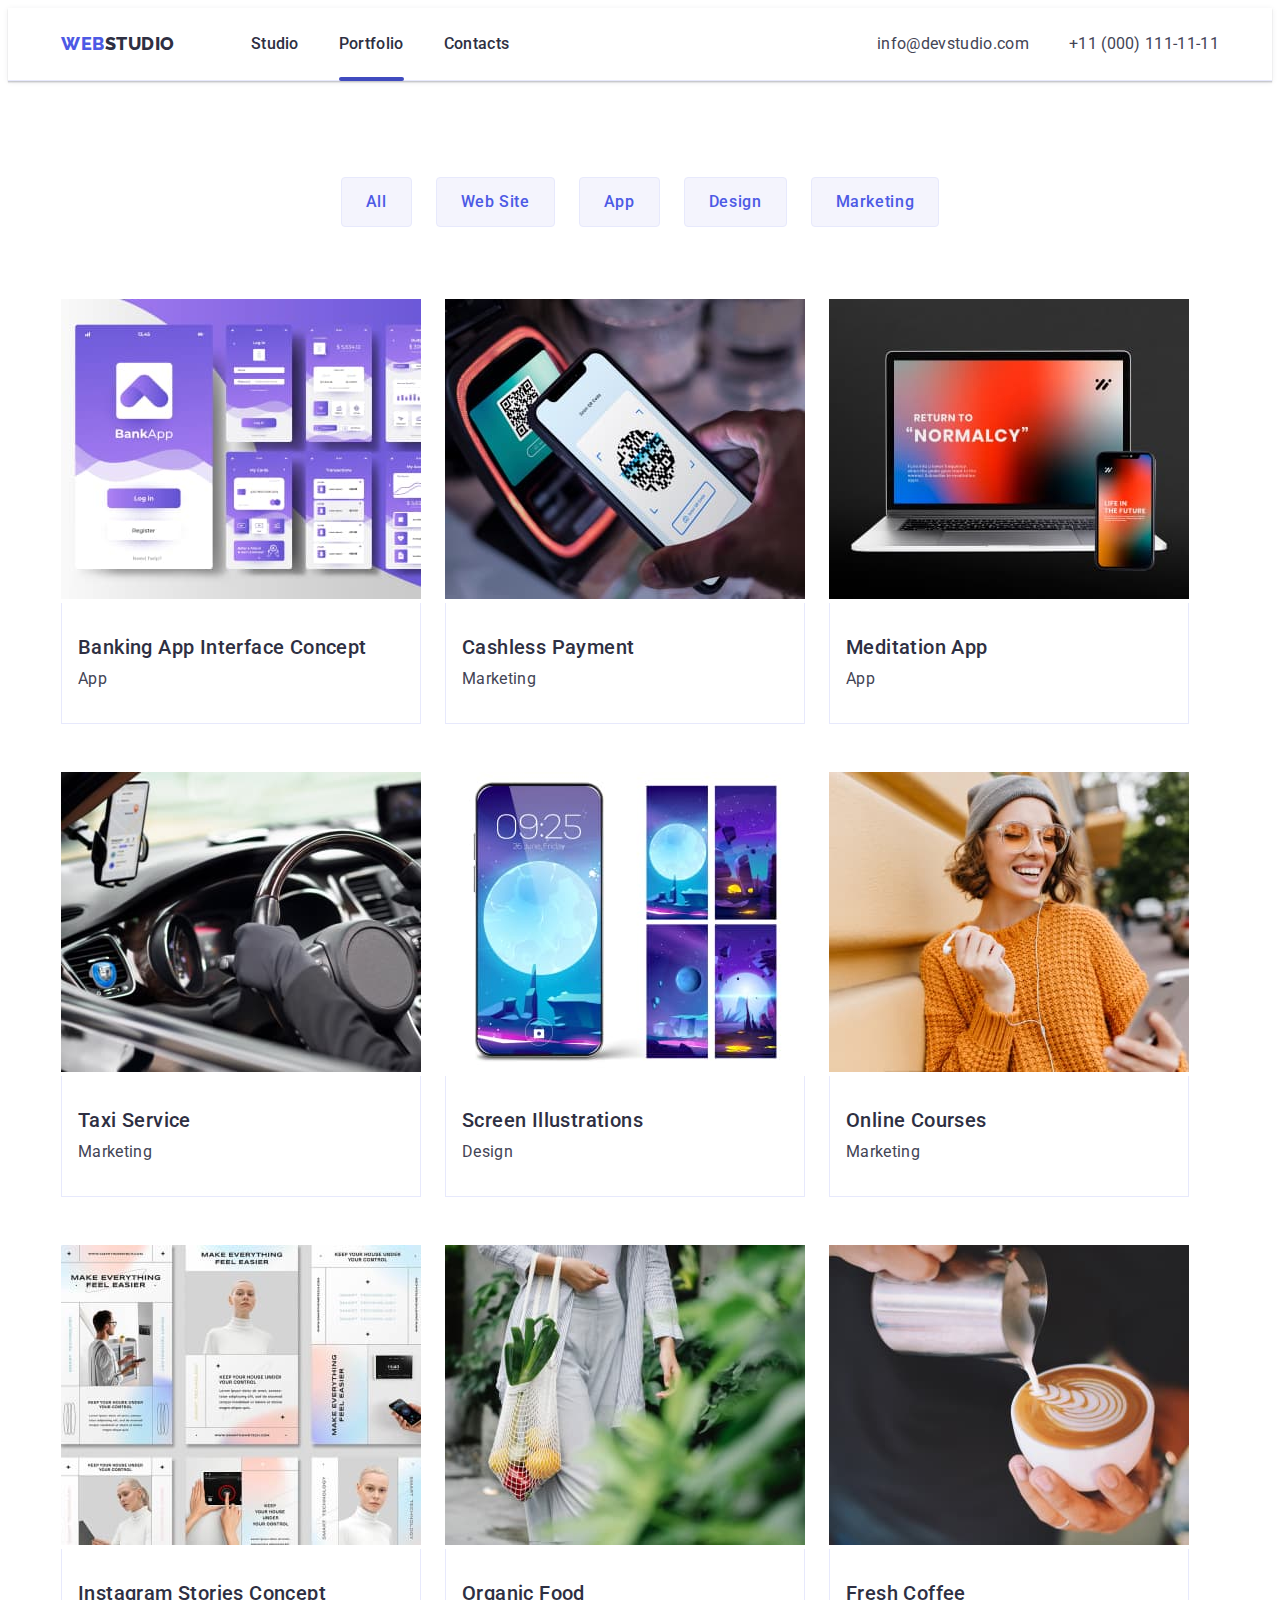
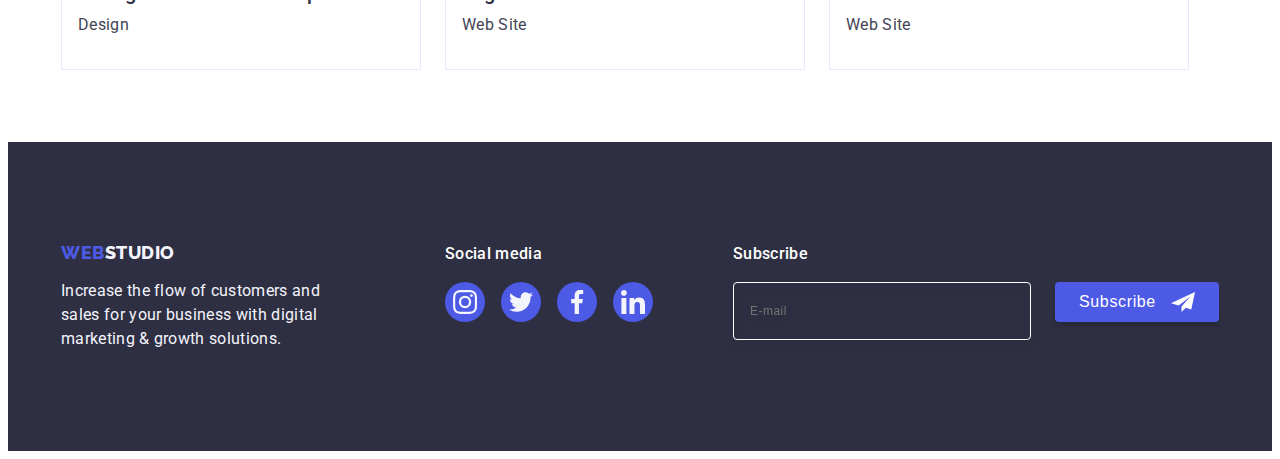
==== portfolio.html @ cd6d124c "перенесено даних" ====
<!DOCTYPE html>
<html lang="en">
<head>
    <meta charset="UTF-8">
    <meta http-equiv="X-UA-Compatible" content="IE=edge">
    <meta name="viewport" content="width=device-width, initial-scale=1.0">
    <title>Portfolio</title>
    <link rel="preconnect" href="https://fonts.googleapis.com">
    <link rel="preconnect" href="https://fonts.gstatic.com" crossorigin>
    <link href="https://fonts.googleapis.com/css2?family=Raleway:wght@800&family=Roboto:wght@400;500;700;900&display=swap" rel="stylesheet">
    <link rel="stylesheet" href="https://cdnjs.cloudflare.com/ajax/libs/modern-normalize/1.1.0/modern-normalize.min.css" integrity="sha512-wpPYUAdjBVSE4KJnH1VR1HeZfpl1ub8YT/NKx4PuQ5NmX2tKuGu6U/JRp5y+Y8XG2tV+wKQpNHVUX03MfMFn9Q==" crossorigin="anonymous" referrerpolicy="no-referrer">
    <link rel="stylesheet" href="./css/styles.css">
</head>
<body>
    <header class="border-header">
        <div class="container header-container">
            <nav class="header-nav">
                <a href="./index.html" class="logo link list">Web<span class="studio-top">Studio</span></a>
                <ul class="header-list list">
                    <li><a href="./index.html" class="header-link link">Studio</a></li>
                    <li><a href="./portfolio.html" class="header-link corrent link">Portfolio</a></li>
                    <li><a href="" class="header-link link">Contacts</a></li>
                </ul>
            </nav>
            <address class="header-address">
                <ul class="address-list list">
                    <li><a href="mailto:info@devstudio.com" class="address link list">info@devstudio.com</a></li>
                    <li><a href="tel:+110001111111" class="address link list">+11 (000) 111-11-11</a></li>
                </ul>
            </address>
        </div>
    </header>
    <main>
        <section class="main list">
            <div class="container">
                <h1 class="main-title list">title</h1>
                <ul class="btn list">
                    <li><button type="button" class="main-button">All</button></li>
                    <li><button type="button" class="main-button">Web Site</button></li>
                    <li><button type="button" class="main-button">App</button></li>
                    <li><button type="button" class="main-button">Design</button></li>
                    <li><button type="button" class="main-button">Marketing</button></li>
                </ul>
                <ul class="portfolio-list list">
                    <li>
                        <a class="portfolio-shadow link" href="">
                            <div class="portfolio-overlay">
                                <img src="./images/doing/banking.jpg" alt="Banking App Interface Concept">
                                <p class="portfolio-overlay-text">14 Stylish and User-Friendly App Design Concepts · Task Manager App · Calorie Tracker App · Exotic Fruit Ecommerce App · Cloud Storage App</p>
                            </div>
                            
                            <div class="border-portfolio">
                                <h2 class="list-item-title">Banking App Interface Concept</h2>
                                <p class="list-item-text">App</p>
                            </div>
                        </a>
                    </li>
                    <li>
                        <a class="portfolio-shadow link" href="">
                            <div class="portfolio-overlay">
                                <img src="./images/doing/payment.jpg" alt="Cashless Payment">
                                <p class="portfolio-overlay-text">14 Stylish and User-Friendly App Design Concepts · Task Manager App · Calorie Tracker App · Exotic Fruit Ecommerce App · Cloud Storage App</p>
                            </div>
                            
                            <div class="border-portfolio">
                                <h2 class="list-item-title">Cashless Payment</h2>
                                <p class="list-item-text">Marketing</p>
                            </div>
                        </a>
                    </li>
                    <li>
                        <a class="portfolio-shadow link" href="">
                            <div class="portfolio-overlay">
                                <img src="./images/doing/meditation.jpg" alt="Meditation App">
                                <p class="portfolio-overlay-text">14 Stylish and User-Friendly App Design Concepts · Task Manager App · Calorie Tracker App · Exotic Fruit Ecommerce App · Cloud Storage App</p>
                            </div>
                            
                            <div class="border-portfolio">
                                <h2 class="list-item-title">Meditation App</h2>
                                <p class="list-item-text">App</p>
                            </div>
                        </a>
                    </li>
                    <li>
                        <a class="portfolio-shadow link" href="">
                            <div class="portfolio-overlay">
                                <img src="./images/doing/taxi.jpg" alt="Taxi Service">
                                <p class="portfolio-overlay-text">14 Stylish and User-Friendly App Design Concepts · Task Manager App · Calorie Tracker App · Exotic Fruit Ecommerce App · Cloud Storage App</p>
                            </div>
                            
                            <div class="border-portfolio">
                                <h2 class="list-item-title">Taxi Service</h2>
                                <p class="list-item-text">Marketing</p>
                            </div>
                        </a>
                    </li>
                    <li>
                        <a class="portfolio-shadow link" href="">
                            <div class="portfolio-overlay">
                                <img src="./images/doing/screen.jpg" alt="Screen Illustrations">
                                <p class="portfolio-overlay-text">14 Stylish and User-Friendly App Design Concepts · Task Manager App · Calorie Tracker App · Exotic Fruit Ecommerce App · Cloud Storage App</p>
                            </div>
                           
                            <div class="border-portfolio">
                                <h2 class="list-item-title">Screen Illustrations</h2>
                                <p class="list-item-text">Design</p>
                            </div>
                        </a>
                    </li>
                    <li>
                        <a class="portfolio-shadow link" href="">
                            <div class="portfolio-overlay">
                                <img src="./images/doing/courses.jpg" alt="Online Courses">
                                <p class="portfolio-overlay-text">14 Stylish and User-Friendly App Design Concepts · Task Manager App · Calorie Tracker App · Exotic Fruit Ecommerce App · Cloud Storage App</p>
                            </div>
                            
                            <div class="border-portfolio">
                                <h2 class="list-item-title">Online Courses</h2>
                                <p class="list-item-text">Marketing</p>
                            </div>
                        </a>
                    </li>
                    <li>
                        <a class="portfolio-shadow link" href="">
                            <div class="portfolio-overlay">
                                <img src="./images/doing/stories.jpg" alt="Instagram Stories Concept">
                                <p class="portfolio-overlay-text">14 Stylish and User-Friendly App Design Concepts · Task Manager App · Calorie Tracker App · Exotic Fruit Ecommerce App · Cloud Storage App</p>
                            </div>
                            
                            <div class="border-portfolio">
                                <h2 class="list-item-title">Instagram Stories Concept</h2>
                                <p class="list-item-text">Design</p>
                            </div>
                        </a>
                    </li>
                    <li>
                        <a class="portfolio-shadow link" href="">
                            <div class="portfolio-overlay">
                                <img src="./images/doing/organic.jpg" alt="Organic Food">
                                <p class="portfolio-overlay-text">14 Stylish and User-Friendly App Design Concepts · Task Manager App · Calorie Tracker App · Exotic Fruit Ecommerce App · Cloud Storage App</p>
                            </div>
                            
                            <div class="border-portfolio">
                                <h2 class="list-item-title">Organic Food</h2>
                                <p class="list-item-text">Web Site</p>
                            </div>
                        </a>
                    </li>
                    <li>
                        <a class="portfolio-shadow link" href="">
                            <div class="portfolio-overlay">
                                <img src="./images/doing/coffee.jpg" alt="Fresh Coffee">
                                <p class="portfolio-overlay-text">14 Stylish and User-Friendly App Design Concepts · Task Manager App · Calorie Tracker App · Exotic Fruit Ecommerce App · Cloud Storage App</p>
                            </div>
                            
                            <div class="border-portfolio">
                                <h2 class="list-item-title">Fresh Coffee</h2>
                                <p class="list-item-text">Web Site</p>
                            </div>
                        </a>
                    </li>
                </ul>
            </div>
        </section>
    </main>
    <footer class="footer">
        <div class="footer-wrap container">
            <div class="footer-desc">
                <a href="./index.html" class="footer-link link">Web<span class="studio-footer">Studio</span></a>
                <p class="footer-text">Increase the flow of customers and sales for your business with digital marketing & growth solutions.</p>
            </div>
            <div>
                <p class="footer-soc-title">Social media</p>
                <ul class="footer-soc-list list">
                    <li class="footer-soc-item">
                        <a href="" class="footer-soc-link link">
                            <svg class="footer-soc-icon">
                                <use href="./images/icons.svg.svg#icon-instagram"></use>
                            </svg>
                        </a>
                    </li>
                    <li class="footer-soc-item">
                        <a href="" class="footer-soc-link link">
                            <svg class="footer-soc-icon">
                                <use href="./images/icons.svg.svg#icon-twitter"></use>
                            </svg>
                        </a>
                    </li>
                    <li class="footer-soc-item">
                        <a href="" class="footer-soc-link link">
                            <svg class="footer-soc-icon">
                                <use href="./images/icons.svg.svg#icon-facebook"></use>
                            </svg>
                        </a>
                    </li>
                    <li class="footer-soc-item">
                        <a href="" class="footer-soc-link link">
                            <svg class="footer-soc-icon">
                                <use href="./images/icons.svg.svg#icon-linkedin"></use>
                            </svg>
                        </a>
                    </li>
                </ul>
            </div>
            <div>
                <form class="footer-form">
                    <p class="footer-soc-title">Subscribe</p>
                    <div class="footer-form-wrap">
                        <input type="text" class="footer-form-input" id="email" placeholder="E-mail">
                        <button type="submit" class="footer-form-btn">Subscribe
                            <svg class="footer-subscrib-icon">
                                <use href="./images/icons.svg.svg#icon-telegram"></use>
                            </svg>
                        </button>
                            
                    </div>
                </form>
                
            </div>
        </div>
    </footer>
    <script src="./js/modal.js"></script>
    </body>
</html>
---- css/styles.css ----
:root {
   --color-main: #434455;
   --color-logo: #4d5ae5; 
   --color-link: #2e2f42; 
   --color-hover: #404bbf;
   --color-background: #FFFFFF; 
   --background-team: #F4F4FD;
   --color-hover-icon: #31D0AA;
   --subtle-text: #8E8F99;
   --accent: #E7E9FC;
   --modal-overlay: rgba(46, 47, 66, 0.4);
   --modal-background:  #FCFCFC;
}
body{
   font-family: 'Roboto', sans-serif;
   background: var(--color-background);
   color: var(--color-main);
}
.list {
   list-style: none;
   margin: 0;
   padding: 0;
}
.link {
   text-decoration: none;
}
.container {
   max-width: 1158px;
   margin: 0 auto;
   padding: 0 15px;
}
h1, h2, h3, h4, h5, h6, ul, p {
   margin: 0;
   padding: 0;
}
img {
   max-width: 100%;
   height: auto;
}
.no-scroll {
   overflow: hidden;
}
/* ------------------------INDEX----------------------- */

/* ------------------------HEADER----------------------- */
.border-header {
   border-bottom: 1px solid var(--accent);
   box-shadow: 0px 2px 1px rgba(46, 47, 66, 0.08), 0px 1px 1px rgba(46, 47, 66, 0.16), 0px 1px 6px rgba(46, 47, 66, 0.08);
}
.header-container {
   display: flex; 
}
.header-nav {
   display: flex;
   align-items: center;
   margin-right: auto;
}
.logo {
   font-family: 'Raleway', sans-serif;
   font-weight: 800;
   font-size: 18px;
   line-height: 1.17;
   letter-spacing: 0.03em;
   text-transform: uppercase;
   color: var(--color-logo);
   margin-right: 76px;
   padding-top: 24px;
   padding-bottom: 24px;
}
.studio-top {
   color: var(--color-link);
}
.header-list {
   display: flex;
   gap: 40px;
}
.header-link {
   font-weight: 500;
   font-size: 16px;
   line-height: 1.5;
   letter-spacing: 0.02em;
   color: var(--color-link);
   padding-top: 24px;
   padding-bottom: 24px;
   transition-property: color;
   transition-duration: 250ms;
   transition-timing-function: cubic-bezier(0.4, 0, 0.2, 1);
}
.corrent {
   position: relative;
} 
.corrent::after{
   position: absolute;
   content: '';
   display: block;
   width: 100%;
   height: 4px;
   left: 0px;
   bottom: -4px;
   background-color: var(--color-hover);
   border-radius: 2px;
}
.header-link:is( :hover, :focus){
   color: var(--color-hover);
}
.header-address {
   font-style: normal;
}
.address-list {
   display: flex;
   gap: 40px;
   padding-top: 24px;
   padding-bottom: 24px;
}
.address {
   font-size: 16px;
   line-height: 1.5;
   letter-spacing: 0.02em;
   cursor: pointer;
   color: var(--color-main);
   padding-top: 24px;
   padding-bottom: 24px;
}
.address:is( :hover, :focus){
   color: var(--color-hover);
}
/* ------------------------HERO----------------------- */
.hero {
   position: relative;
   max-width: 1440px;
   background: var(--hero-background);
   padding-top: 188px;
   padding-bottom: 188px;
   background-image: linear-gradient(rgba(46, 47, 66, 0.7), rgba(46, 47, 66, 0.7)), url(../images/people-office.jpg);
   background-repeat: no-repeat;
   background-position: center;
   background-size: auto;
   background-origin: border-box;
   margin: auto;
}
.hero-title {
   max-width: 496px;
   font-size: 56px;
   line-height: 1.07;
   text-align: center;
   letter-spacing: 0.02em;
   color: var(--color-background);
   margin: auto;
   margin-bottom: 48px;
}
.hero-btn {
   font-family: "Roboto", sans-serif;
   font-weight: 500;
   font-size: 16px;
   line-height: 1.5;
   letter-spacing: 0.04em;
   color: var(--color-background);
   cursor: pointer;
   background: var(--color-logo);
   padding: 16px 32px 16px 32px;
   display: block;
   margin: auto;
   box-shadow: 0px 4px 4px rgba(0, 0, 0, 0.15);
   border-radius: 4px;
   border: none;
   transition-property: background-color;
   transition-duration: 250ms;
   transition-timing-function: cubic-bezier(0.4, 0, 0.2, 1);
}
.hero-btn:is( :hover, :focus) {
   background-color: var(--color-hover);
}
/* ------------------------MAIN----------------------- */  
.main {
   padding: 0;
}
/* ------------------------ABOUT----------------------- */
.about {
   padding-top: 120px;
   padding-bottom: 120px;
}
.visually-hidden {
   position: absolute;
   width: 1px;
   height: 1px;
   margin: -1px;
   border: 0;
   padding: 0;
   white-space: nowrap;
   clip-path: inset(100%);
   clip: rect(0 0 0 0);
   overflow: hidden;
}
.about-items {
   display: flex;
   align-items: center;
   justify-content: center;
   gap: 24px;
}
.about-list-icon {
   width: 264px;
   height: 112px;
   background: var(--background-team);
   background-position: center;
   border-radius: 4px;
   margin-bottom: 8px;
   display: flex;
   justify-content: center;
   align-items: center;
}
.about-list-title {
   font-weight: 500;
   font-size: 20px;
   line-height: 1.2;
   letter-spacing: 0.02em;
   color: var(--color-link);
   margin-bottom: 8px;
}
.about-list-text {
   max-width: 264px;
   font-size: 16px;
   line-height: 1.5;
   letter-spacing: 0.02em;
}
/* ------------------------DOING----------------------- */
.doing-title {
   font-size: 36px;
   line-height: 1.11;
   letter-spacing: 0.02em;
   text-align: center;
   text-transform: capitalize;
   color: var(--color-link);
   margin-bottom: 72px;
}
.doing-list {
   background-color: var(--color-background);
   display: flex;
   gap: 24px;
   padding-bottom: 120px;
   justify-content: center;
}
/* ------------------------TEAM----------------------- */
.team {
   max-width: 1440px;
   background: var(--background-team);
   padding-top: 120px;
   padding-bottom: 120px;
   margin: auto;
    
}
.teams-title {
   font-size: 36px;
   line-height: 1.11;
   text-align: center;
   letter-spacing: 0.02em;
   text-transform: capitalize;
   color: var(--color-link);
   margin-bottom: 72px;
}
.item-team {
   display: flex;
   justify-content: center;
   gap: 24px;
}
.team-list {
   font-weight: 500;
   font-size: 20px;
   line-height: 1.2;
   letter-spacing: 0.02em;
   color: var(--color-link);
   background-color: var(--color-background);
   border-radius: 0px 0px 4px 4px;
   box-shadow: 0px 1px 6px rgba(46, 47, 66, 0.08), 0px 1px 1px rgba(46, 47, 66, 0.16), 0px 2px 1px rgba(46, 47, 66, 0.08);
}
.team-wrap {
   padding-top: 32px;
   padding-bottom: 32px;
}
.team-title {
   font-weight: 500;
   font-size: 20px;
   line-height: 1.2;
   text-align: center;
   letter-spacing: 0.02em;
   color: var(--color-link);
   margin-bottom: 8px;
}
.team-text {
   font-size: 16px;
   line-height: 1.5;
   text-align: center;
   letter-spacing: 0.02em;
   color: var(--color-main);
   margin-bottom: 8px;
}
.team-soc-list {
   display: flex;
   align-items: center;
   justify-content: center;
   gap: 24px;
   margin-left: 16px;
   margin-right: 16px;
}
.team-soc-item {
   width: 40px;
   height: 40px;
}
.team-soc-link {
   width: 40px;
   height: 40px;
   border-radius: 50%;
   border: none;
   background: var(--color-logo);
   display: flex;
   align-items: center;
   justify-content: center;
   transition-property: background-color;
   transition-duration: 250ms;
   transition-timing-function: cubic-bezier(0.4, 0, 0.2, 1);
}
.team-soc-link:is(:hover, :focus) {
   background: var(--color-hover);
}
.team-soc-icon {
   width: 16px;
   height: 16px;
}
/* ------------------------CUSTOMERS----------------------- */
.customers {
   max-width: 1440px;
   margin: auto;
   padding-top: 120px;
   padding-bottom: 120px;
}
.customers-title {
   font-size: 36px;
   line-height: 1.11;
   text-align: center;
   letter-spacing: 0.02em;
   text-transform: capitalize;
   margin-bottom: 72px;
}
.customers-list {
   display: flex;
   align-items: center;
   justify-content: center;
   gap: 24px;

}
.customers-link {
   width: 168px;
   height: 88px;
   display: flex;
   align-items: center;
   justify-content: center;
   cursor: pointer;
   border: 1px solid var(--subtle-text);
   border-radius: 5px; 
   fill: var(--subtle-text);
   transition-property: fill, border;
   transition-duration: 250ms;
   transition-timing-function: cubic-bezier(0.4, 0, 0.2, 1);

}
.customer-icon {
   width: 104px;
   height: 56px;
}
.customers-link:is( :hover, :focus) {
   fill: var(--color-hover);
   border: 1px solid var(--color-hover);
}
/* ------------------------FOOTER----------------------- */
.footer {
   background: var(--color-link);
   margin: auto;
   padding-top: 100px;
   padding-bottom: 100px;  
}
.footer-wrap {
   display: flex;
}
.footer-desc {
   margin-right: 120px;
}
.footer-link {
   font-family: 'Raleway', sans-serif;
   font-weight: 800;
   font-size: 18px;
   line-height: 1.17;
   letter-spacing: 0.03em;
   text-transform: uppercase;
   color: var(--color-logo);
}
.studio-footer {
   color: var(--background-team);
}
.footer-text {
   max-width: 264px;
   font-size: 16px;
   line-height: 1.5;
   letter-spacing: 0.02em;
   color: var(--background-team);
   margin-top: 16px;
}
.footer-soc-title {
   font-weight: 500;
   font-size: 16px;
   line-height: calc(24/16);
   letter-spacing: 0.02em;
   color: var(--color-background);
   margin-bottom: 16px;
}
.footer-soc-list {
   display: flex;
   align-items: center;
   justify-content: center;
   gap: 16px;
}
.footer-soc-item {
   width: 40px;
   height: 40px;
}
.footer-soc-link {
   width: 40px;
   height: 40px;
   border-radius: 50%;
   border: none;
   background: var(--color-logo);
   display: flex;
   align-items: center;
   justify-content: center;
   transition-property: background-color;
   transition-duration: 250ms;
   transition-timing-function: cubic-bezier(0.4, 0, 0.2, 1);
}
.footer-soc-link:is(:hover, :focus) {
   background: var(--color-hover-icon);
}
.footer-soc-icon {
   width: 24px;
   height: 24px;
}
.footer-form {
   margin-left: 80px;
}
.footer-form-wrap {
   display: flex;
}
.footer-form-input {
   width: 264px;
   height: 40px;
   font-size: 12px;
   line-height: 2;
   display: flex;
   align-items: center;
   letter-spacing: 0.04em;
   color: var(--color-background);
   border: 1px solid var(--color-background);
   filter: drop-shadow(0px 4px 4px rgba(0, 0, 0, 0.15));
   border-radius: 4px;
   outline: transparent;
   background-color: transparent;
   padding: 8px 16px;
   margin-right: 24px;
}
.footer-form-btn {
   width: 164px;
   height: 40px;
   font-weight: 500;
   font-size: 16px;
   line-height: 1.5;
   letter-spacing: 0.04em;
   color: var(--color-background);
   padding: 8px 24px;
   display: flex;
   align-items: center;
   justify-content: baseline;
   background-color: var(--color-logo);
   box-shadow: 0px 4px 4px rgba(0, 0, 0, 0.15);
   border-radius: 4px;
   border: none;
   transition-property: transform;
   transition-duration: 250ms;
   transition-timing-function: cubic-bezier(0.4, 0, 0.2, 1);
   position: relative;
}
.footer-form-btn:is( :hover, :focus) {
   background-color: var(--color-hover);
   box-shadow: 0px 4px 4px rgba(0, 0, 0, 0.15);
   border-radius: 4px;
}
.footer-subscrib-icon {
   position: absolute;
   width: 24px;
   height: 24px;
   right: 24px;
}
/* -----------------PORTFOLIO---------------- */
main {
   padding-top: 96px;
   padding-bottom: 72px;
}
.main-title{
   position: absolute;
   width: 1px;
   height: 1px;
   margin: -1px;
   border: 0;
   padding: 0;
   white-space: nowrap;
   clip-path: inset(100%);
   clip: rect(0 0 0 0);
   overflow: hidden;
 }
.btn {
   display: flex;
   gap: 24px;
   justify-content: center;
   margin-bottom: 72px;
}
.main-button {
   font-family: inherit;
   font-weight: 500;
   font-size: 16px;
   line-height: 1.5;
   letter-spacing: 0.04em;
   color: var(--color-logo);
   background: var(--background-team);
   border: 1px solid var(--accent);
   cursor: pointer;
   padding: 12px 24px 12px 24px;
   border-radius: 4px;
   transition-property: background-color;
   transition-duration: 250ms;
   transition-timing-function: cubic-bezier(0.4, 0, 0.2, 1);
}
.main-button:is(:hover, :focus) {
   color: var(--color-background);
   background: var(--color-hover);
   cursor: pointer;
   border: none;
   box-shadow: 0px 3px 1px rgba(0, 0, 0, 0.1), 0px 2px 1px rgba(0, 0, 0, 0.08), 0px 2px 2px rgba(0, 0, 0, 0.12);
}
.portfolio-list {
   display: flex;
   flex-wrap: wrap;
   gap: 48px 24px;
}
.portfolio-shadow {
   overflow: hidden;
   display: block;
   transition-property: box-shadow;
   transition-duration: 250ms;
   transition-timing-function: cubic-bezier(0.4, 0, 0.2, 1);
}
.portfolio-shadow:is( :hover, :focus) {
   box-shadow: 0px 1px 6px rgba(46, 47, 66, 0.08), 0px 1px 1px rgba(46, 47, 66, 0.16), 0px 2px 1px rgba(46, 47, 66, 0.08);

}
.portfolio-shadow:is( :hover, :focus) .portfolio-overlay-text{
   transform: translate(0);
}
.portfolio-overlay {
   position: relative;
   overflow: hidden;
}
.portfolio-overlay-text {
   position: absolute;
   top: 0;
   height: 100%;
   font-size: 16px;
   line-height: 24px;
   letter-spacing: 0.02em;
   color: var(--background-team);
   padding: 40px 32px;
   background-color: var(--color-logo);
   transform: translateY(100%);
   transition-property: transform;
   transition-duration: 250ms;
   transition-timing-function: cubic-bezier(0.4, 0, 0.2, 1);
}
 .border-portfolio {
   border: 1px solid var(--accent);
   border-top: none;
   padding: 32px 16px;
}
 .list-item-title {
   font-weight: 500;
   font-size: 20px;
   line-height: 1.2;
   letter-spacing: 0.02em;
   color: var(--color-link);
   margin-bottom: 8px;
}
.list-item-text {
   font-size: 16px;
   line-height: 1.5;
   letter-spacing: 0.02em;
   color: var(--color-main);
}

/* -----------------BACKDROP---------------- */

.backdrop {
   position: fixed;
   left: 0px;
   top: 0px;
   width: 100%;
   height: 100%;
   background-color: rgba(46, 47, 66, 0.4);
   transition: opacity 250ms cubic-bezier(0.4, 0, 0.2, 1), visibility 250ms cubic-bezier(0.4, 0, 0.2, 1);
}
.is-hidden {
   opacity: 0;
   visibility: hidden;
   pointer-events: none;
}
.backdrop.is-hidden .modal {
   transform: translate(-50%, -50%) scaleY(0);
   transition: transform 250ms cubic-bezier(0.4, 0, 0.2, 1);
}
.modal {
   position: absolute;
   width: 408px;
   min-height: 576px;
   left: 50%;
   top: 50%;
   transform: translate(-50%, -50%) scaleY(1);
   background-color: var(--modal-background);
   box-shadow: 0px 1px 1px rgba(0, 0, 0, 0.14), 0px 1px 3px rgba(0, 0, 0, 0.12), 0px 2px 1px rgba(0, 0, 0, 0.2);
   border-radius: 4px;
   padding: 24px;
}
.modal-icon-btn {
   width: 24px;
   height: 24px;
   background-color: var(--accent);
   border: 1px solid rgba(0, 0, 0, 0.1);
   border-radius: 50%;
   display: block;
   margin-left: auto;
}
.modal-icon-btn:is( :hover, :focus) {
   background-color: #404BBF;
   border-radius: 50%;  
}

.modal-icon-close {
   width: 8px;
   height: 8px;
   color: var(--color-link);
}
.modal-icon-btn:is( :hover, :focus) .modal-icon-close {
   fill: #FFFFFF;
}
.modal-title {
   font-weight: 500;
   font-size: 16px;
   line-height: 24px;
   text-align: center;
   letter-spacing: 0.02em;
   color: var(--color-link);
   margin-top: 24px;
   margin-bottom: 16px;
   text-align: center;
}
.modal-form {
   border-radius: 4px;
   display: flex;
   flex-wrap: wrap;
   justify-content: center;
}
.modal-field {
   margin-bottom: 8px;
}
.modal-label {
   display: inline-block;
   font-weight: 400;
   font-size: 12px;
   line-height: 1.17;
   letter-spacing: 0.04em;
   color: var(--subtle-text);
   margin-bottom: 4px;
}
.input-wrap {
   position: relative;
}
.modal-input {
   width: 360px;
   height: 40px;
   font-weight: 400;
   font-size: 12px;
   line-height: 14px;
   letter-spacing: 0.01em;
   color: var(--subtle-text);
   border: 1px solid rgba(46, 47, 66, 0.4);
   border-radius: 4px;
   padding-left: 38px;
   background-color: transparent;
   outline: transparent;
}
.modal-input:focus {
   border-color: var(--color-logo);
}
.modal-input:focus + .modal-icon {
   fill: var(--color-logo);
}
.modal-icon {
   position: absolute;
   left: 16px;
   top: 50%;
   transform: translateY(-50%);
   width: 18px;
   height: 24px;
}
.checkbox-wrap {
   margin-top: 16px;
   margin-bottom: 24px;
}
.modal-text {
   width: 360px;
   height: 120px;
   font-weight: 400;
   font-size: 12px;
   line-height: 1.17;
   letter-spacing: 0.04em;
   color: rgba(46, 47, 66, 0.4);
   border: 1px solid rgba(46, 47, 66, 0.4);
   border-radius: 4px;
   outline: transparent;
   padding: 8px 16px;
   resize: none;
}
.modal-checkbox {
   font-weight: 400;
   font-size: 12px;
   line-height: 1.17px;
   letter-spacing: 0.04em;
   color: var(--subtle-text);
   display: flex;
   align-items: center;

}
.icon-check {
   width: 16px;
   height: 16px;
   border: 1px solid rgba(46, 47, 66, 0.4);
   border-radius: 2px; 
   margin-right: 8px;
   
}
.modal-click:checked + .modal-checkbox .icon-check {
   width: 16px;
   height: 16px;
   background-color: #404BBF;
   border: 1px solid #404BBF;
   border-radius: 2px;
   border: none;
   background-image: url(../images/icons.svg.svg#icon-check);
  
}
   
.modal-link {
   font-weight: 400;
   font-size: 12px;
   line-height: 1.33;
   letter-spacing: 0.04em;
   text-decoration-line: underline;
   color: var(--color-logo);
   padding-left: 4px;
}
.modal-btn {
   width: 169px;
   height: 56px;
   font-weight: 500;
   font-size: 16px;
   line-height: calc(24 / 16);
   letter-spacing: 0.04em;
   color: var(--color-background);
   background-color: var(--color-logo);
   border: none;
   box-shadow: 0px 4px 4px rgba(0, 0, 0, 0.15);
   border-radius: 4px;
   transition-property: background-color;
   transition-duration: 250ms;
   transition-timing-function: cubic-bezier(0.4, 0, 0.2, 1);
   display: flex;
   align-items: center;
   justify-content: center;
}
.modal-btn:is( :hover, :focus) {
   background-color: var(--color-hover); 
}
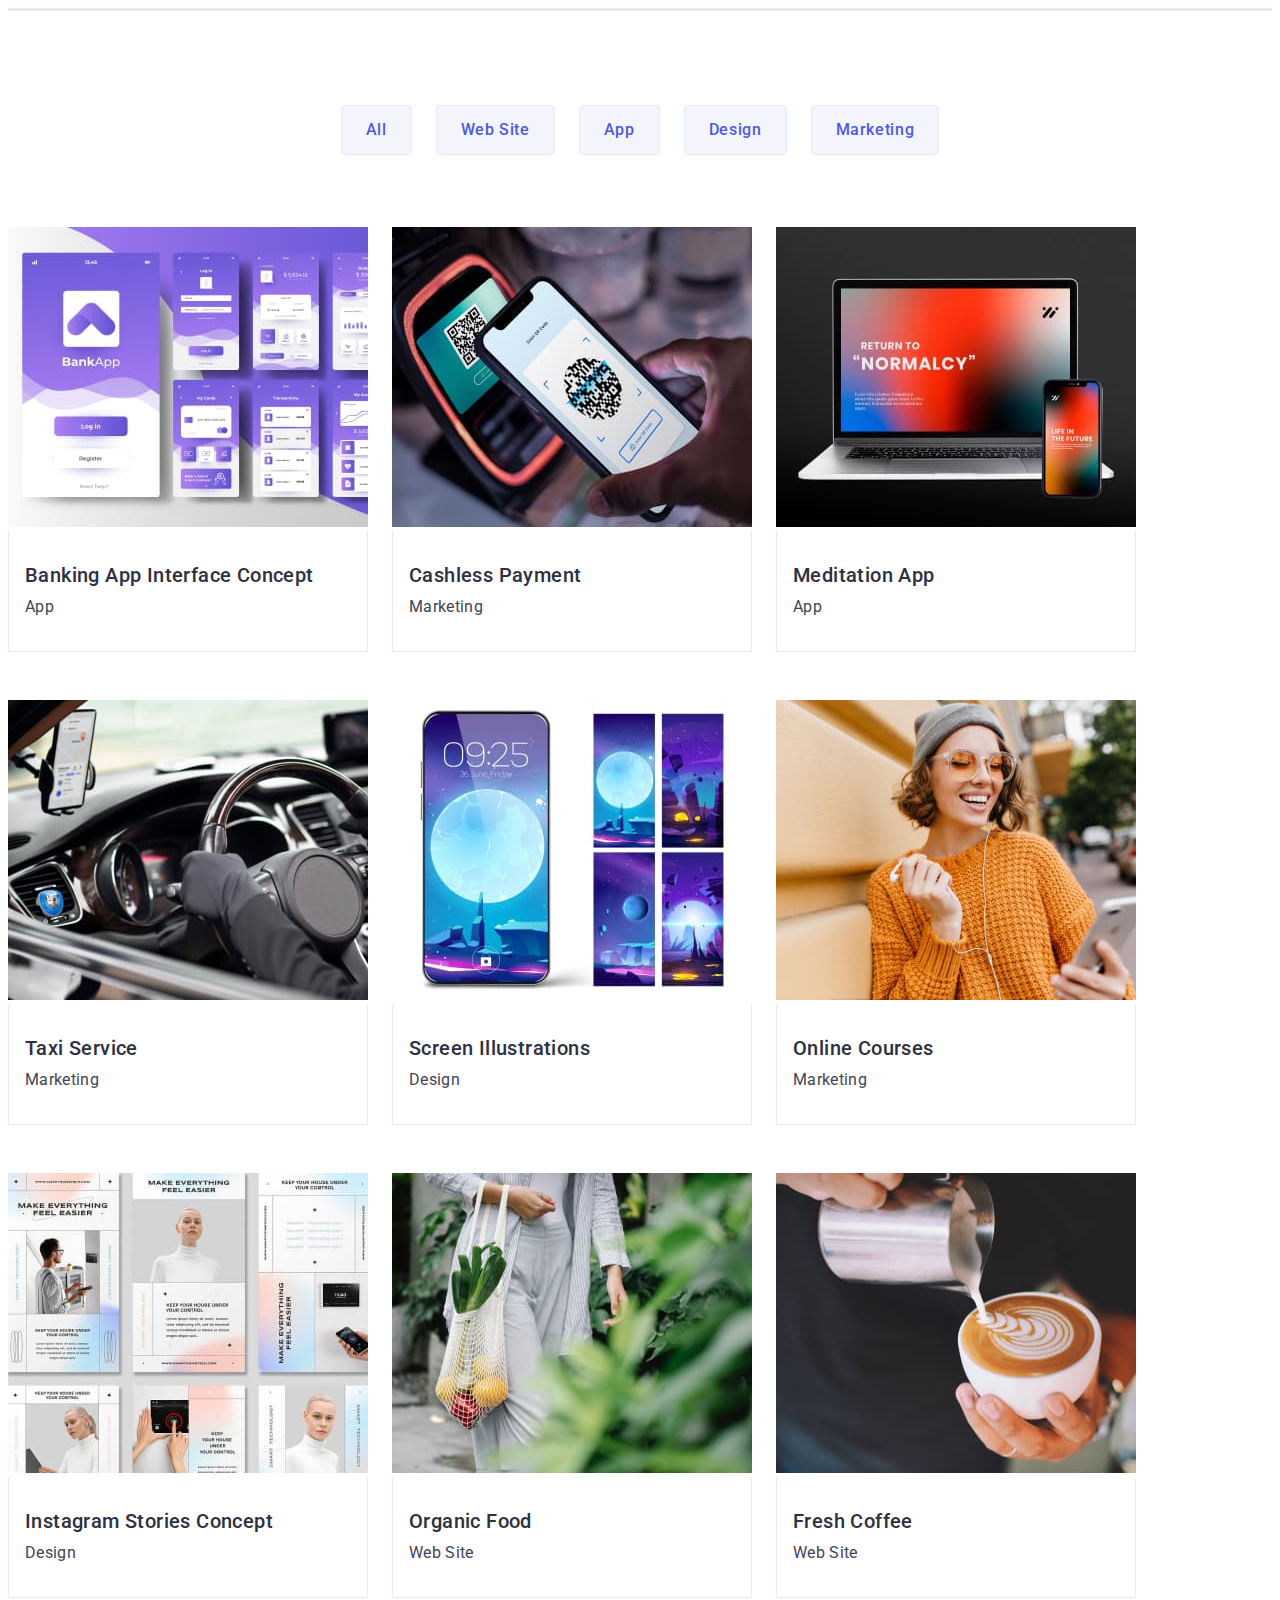
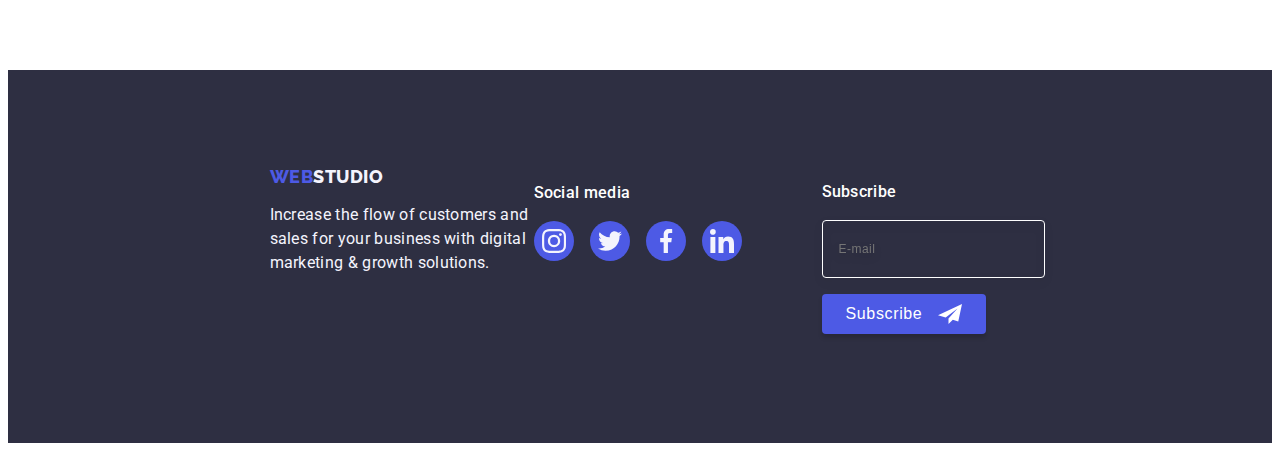
==== commit c15b6129: "додано мобільні стилі" ====
--- a/portfolio.html
+++ b/portfolio.html
@@ -100,7 +100,6 @@
                                 <img src="./images/doing/screen.jpg" alt="Screen Illustrations">
                                 <p class="portfolio-overlay-text">14 Stylish and User-Friendly App Design Concepts · Task Manager App · Calorie Tracker App · Exotic Fruit Ecommerce App · Cloud Storage App</p>
                             </div>
-                           
                             <div class="border-portfolio">
                                 <h2 class="list-item-title">Screen Illustrations</h2>
                                 <p class="list-item-text">Design</p>
--- a/css/styles.css
+++ b/css/styles.css
@@ -24,11 +24,11 @@
 .link {
    text-decoration: none;
 }
-.container {
+/* .container {
    max-width: 1158px;
    margin: 0 auto;
    padding: 0 15px;
-}
+} */
 h1, h2, h3, h4, h5, h6, ul, p {
    margin: 0;
    padding: 0;
@@ -47,7 +47,152 @@
    border-bottom: 1px solid var(--accent);
    box-shadow: 0px 2px 1px rgba(46, 47, 66, 0.08), 0px 1px 1px rgba(46, 47, 66, 0.16), 0px 1px 6px rgba(46, 47, 66, 0.08);
 }
+.header-mob {
+   max-width: 366px;
+   display: flex;
+   align-items: center;
+   margin-right: auto;
+   margin: 24px 16px 22px;
+}
+.logo {
+   font-family: 'Raleway', sans-serif;
+   font-weight: 800;
+   font-size: 18px;
+   line-height: 1.17;
+   letter-spacing: 0.03em;
+   text-transform: uppercase;
+   color: var(--color-logo);
+   /* margin-right: 76px; */
+   /* padding-top: 24px;
+   padding-bottom: 24px; */
+}
+.studio-top {
+   color: var(--color-link);
+}
+.menu-btn {
+   width: 32px; 
+   height:22px;
+   display: block;
+   margin-left: auto;
+   padding: 0;
+   background-color: transparent;
+   border: none;
+   transition-property: background-color;
+   transition-duration: 250ms;
+   transition-timing-function: cubic-bezier(0.4, 0, 0.2, 1);
+}
+.header-mob-icon {
+   border: 3px solid #2E2F42;
+}
+
 .header-container {
+   display: none; 
+}
+.header-mob-modal-icon-btn {
+   width: 24px;
+   height: 24px;
+   background-color: #E7E9FC;
+   opacity: 0.1;
+   border: 1px solid #2E2F42;
+   border-radius: 50%;
+   display: block;
+   margin-left: auto;
+   
+}
+.header-mob-modal-icon-btn:is( :hover, :focus) {
+   background-color: #404BBF;
+   border-radius: 50%;  
+}
+.header-mob-modal-icon-close {
+   width: 8px;
+   height: 8px;
+   fill: #2E2F42;;
+}
+.header-mob-modal-icon-btn:is( :hover, :focus) .modal-icon-close {
+   fill: #FFFFFF;
+}
+.header-mob-modal {
+   max-width: 366px;
+   display: block;
+   margin: 24px 24px 40px 40px;
+}
+.header-mob-list {
+   /* display: flex;
+   
+   align-items: center;
+   justify-content: center; */
+   /* gap: 24px;
+   margin-left: 16px;
+   margin-right: 16px; */
+}
+.header-mob-link {
+   font-weight: 700;
+   font-size: 36px;
+   line-height: 1.11;
+   letter-spacing: 0.02em;
+   text-transform: capitalize;
+   color: #2E2F42;
+   display: block;
+   margin-bottom: 40px;
+}
+.header-mob-address {
+
+}
+.header-mob-tel {
+   font-style: normal;
+   font-weight: 700;
+   font-size: 36px;
+   line-height: 1.11;
+   letter-spacing: 0.02em;
+   text-transform: capitalize;
+   color: #4D5AE5;
+   display: block;
+   margin-bottom: 40px;
+}
+.header-mob-address-list {
+   font-style: normal;
+   font-weight: 500;
+   font-size: 20px;
+   line-height: 1.2px;
+   letter-spacing: 0.02em;
+   color: #434455;
+   display: block;
+   margin-bottom: 48px;
+}
+.header-mob-soc-list {
+   display: flex;
+   align-items: center;
+   justify-content: center;
+   gap: 56px;
+}
+.header-mob-soc-item {
+   width: 40px;
+   height: 40px;
+}
+.header-mob-soc-link {
+   width: 40px;
+   height: 40px;
+   border-radius: 50%;
+   border: none;
+   background: var(--color-logo);
+   display: flex;
+   align-items: center;
+   justify-content: center;
+   transition-property: background-color;
+   transition-duration: 250ms;
+   transition-timing-function: cubic-bezier(0.4, 0, 0.2, 1);
+}
+.header-mob-soc-link:is(:hover, :focus) {
+   background: var(--color-hover);
+}
+.header-mob-soc-icon {
+   width: 16px;
+   height: 16px;
+}
+
+
+
+/* .header-container {
    display: flex; 
 }
 .header-nav {
@@ -123,14 +268,16 @@
 }
 .address:is( :hover, :focus){
    color: var(--color-hover);
-}
+} */
 /* ------------------------HERO----------------------- */
 .hero {
    position: relative;
-   max-width: 1440px;
+   /* max-width: 1440px; */
    background: var(--hero-background);
-   padding-top: 188px;
-   padding-bottom: 188px;
+   /* padding-top: 188px;
+   padding-bottom: 188px; */
+   padding-top: 112px;
+   padding-bottom: 112px;
    background-image: linear-gradient(rgba(46, 47, 66, 0.7), rgba(46, 47, 66, 0.7)), url(../images/people-office.jpg);
    background-repeat: no-repeat;
    background-position: center;
@@ -139,14 +286,24 @@
    margin: auto;
 }
 .hero-title {
-   max-width: 496px;
+   /* max-width: 496px;
    font-size: 56px;
    line-height: 1.07;
    text-align: center;
    letter-spacing: 0.02em;
    color: var(--color-background);
    margin: auto;
-   margin-bottom: 48px;
+   margin-bottom: 48px; */
+   max-width: 320px;
+   font-weight: 700;
+   font-size: 36px;
+   line-height: 1.11;
+   text-align: center;
+   letter-spacing: 0.02em;
+   text-transform: capitalize;
+   color: #FFFFFF;
+   margin: auto;
+   margin-bottom: 72px;
 }
 .hero-btn {
    font-family: "Roboto", sans-serif;
@@ -156,7 +313,7 @@
    letter-spacing: 0.04em;
    color: var(--color-background);
    cursor: pointer;
-   background: var(--color-logo);
+   background-color: var(--color-logo);
    padding: 16px 32px 16px 32px;
    display: block;
    margin: auto;
@@ -176,8 +333,10 @@
 }
 /* ------------------------ABOUT----------------------- */
 .about {
-   padding-top: 120px;
-   padding-bottom: 120px;
+   /* padding-top: 120px;
+   padding-bottom: 120px; */
+   padding-top: 96px;
+   padding-bottom: 96px;
 }
 .visually-hidden {
    position: absolute;
@@ -193,37 +352,52 @@
 }
 .about-items {
    display: flex;
-   align-items: center;
-   justify-content: center;
-   gap: 24px;
+   flex-wrap: wrap;
+   align-items: center;
+   justify-content: center;
+   /* gap: 24px; */
+   gap: 72px;
 }
 .about-list-icon {
-   width: 264px;
-   height: 112px;
-   background: var(--background-team);
-   background-position: center;
-   border-radius: 4px;
+   display: none;
+}
+.about-list-title {
+   font-weight: 700;
+   font-size: 36px;
+   line-height: 1.11;
+   text-align: center;
+   letter-spacing: 0.02em;
+   text-transform: capitalize;
+   color: #2E2F42;
    margin-bottom: 8px;
-   display: flex;
-   justify-content: center;
-   align-items: center;
-}
-.about-list-title {
+}
+
+/* .about-list-title {
    font-weight: 500;
    font-size: 20px;
    line-height: 1.2;
    letter-spacing: 0.02em;
    color: var(--color-link);
    margin-bottom: 8px;
-}
+} */
 .about-list-text {
-   max-width: 264px;
+   /* max-width: 264px; */
+   /* 
    font-size: 16px;
    line-height: 1.5;
-   letter-spacing: 0.02em;
+   letter-spacing: 0.02em; */
+   max-width: 396px;
+   font-weight: 500;
+   font-size: 16px;
+   line-height: 1.5;
+   letter-spacing: 0.02em;
+   color: #434455;
 }
 /* ------------------------DOING----------------------- */
-.doing-title {
+.doing {
+   display: none;
+}
+/* .doing-title {
    font-size: 36px;
    line-height: 1.11;
    letter-spacing: 0.02em;
@@ -238,15 +412,16 @@
    gap: 24px;
    padding-bottom: 120px;
    justify-content: center;
-}
+} */
 /* ------------------------TEAM----------------------- */
 .team {
-   max-width: 1440px;
+   /* max-width: 1440px; */
    background: var(--background-team);
-   padding-top: 120px;
-   padding-bottom: 120px;
+   /* padding-top: 120px;
+   padding-bottom: 120px; */
+   padding-top: 96px;
+   padding-bottom: 96px;
    margin: auto;
-    
 }
 .teams-title {
    font-size: 36px;
@@ -259,8 +434,10 @@
 }
 .item-team {
    display: flex;
-   justify-content: center;
-   gap: 24px;
+   flex-wrap: wrap;
+   justify-content: center;
+   /* gap: 24px; */
+   gap: 72px;
 }
 .team-list {
    font-weight: 500;
@@ -327,10 +504,12 @@
 }
 /* ------------------------CUSTOMERS----------------------- */
 .customers {
-   max-width: 1440px;
+   /* max-width: 1440px;
    margin: auto;
    padding-top: 120px;
-   padding-bottom: 120px;
+   padding-bottom: 120px; */
+   padding-top: 96px;
+   padding-bottom: 96px;
 }
 .customers-title {
    font-size: 36px;
@@ -344,11 +523,15 @@
    display: flex;
    align-items: center;
    justify-content: center;
-   gap: 24px;
+   /* gap: 24px; */
+   display: flex;
+   flex-wrap: wrap;
+   gap: 72px 16px;
 
 }
 .customers-link {
    width: 168px;
+   /* width: 190px; */
    height: 88px;
    display: flex;
    align-items: center;
@@ -360,10 +543,13 @@
    transition-property: fill, border;
    transition-duration: 250ms;
    transition-timing-function: cubic-bezier(0.4, 0, 0.2, 1);
+   
 
 }
 .customer-icon {
-   width: 104px;
+   /* width: 104px;
+   height: 56px; */
+   width: 110px;
    height: 56px;
 }
 .customers-link:is( :hover, :focus) {
@@ -374,14 +560,19 @@
 .footer {
    background: var(--color-link);
    margin: auto;
-   padding-top: 100px;
-   padding-bottom: 100px;  
+   /* padding-top: 100px;
+   padding-bottom: 100px;   */
+   padding-top: 96px;
+   padding-bottom: 96px;
 }
 .footer-wrap {
    display: flex;
+   flex-wrap: wrap;
+   align-items: center;
+   justify-content: center;
 }
 .footer-desc {
-   margin-right: 120px;
+   /* margin-right: 120px; */
 }
 .footer-link {
    font-family: 'Raleway', sans-serif;
@@ -402,6 +593,7 @@
    letter-spacing: 0.02em;
    color: var(--background-team);
    margin-top: 16px;
+   margin-bottom: 72px;
 }
 .footer-soc-title {
    font-weight: 500;
@@ -416,6 +608,7 @@
    align-items: center;
    justify-content: center;
    gap: 16px;
+   margin-bottom: 72px;
 }
 .footer-soc-item {
    width: 40px;
@@ -445,10 +638,11 @@
    margin-left: 80px;
 }
 .footer-form-wrap {
-   display: flex;
+   /* display: flex; */
 }
 .footer-form-input {
-   width: 264px;
+   /* width: 264px; */
+   width: 100%;
    height: 40px;
    font-size: 12px;
    line-height: 2;
@@ -462,7 +656,9 @@
    outline: transparent;
    background-color: transparent;
    padding: 8px 16px;
-   margin-right: 24px;
+   margin-top: 16px;
+   margin-bottom: 16px;
+   /* margin-right: 24px; */
 }
 .footer-form-btn {
    width: 164px;
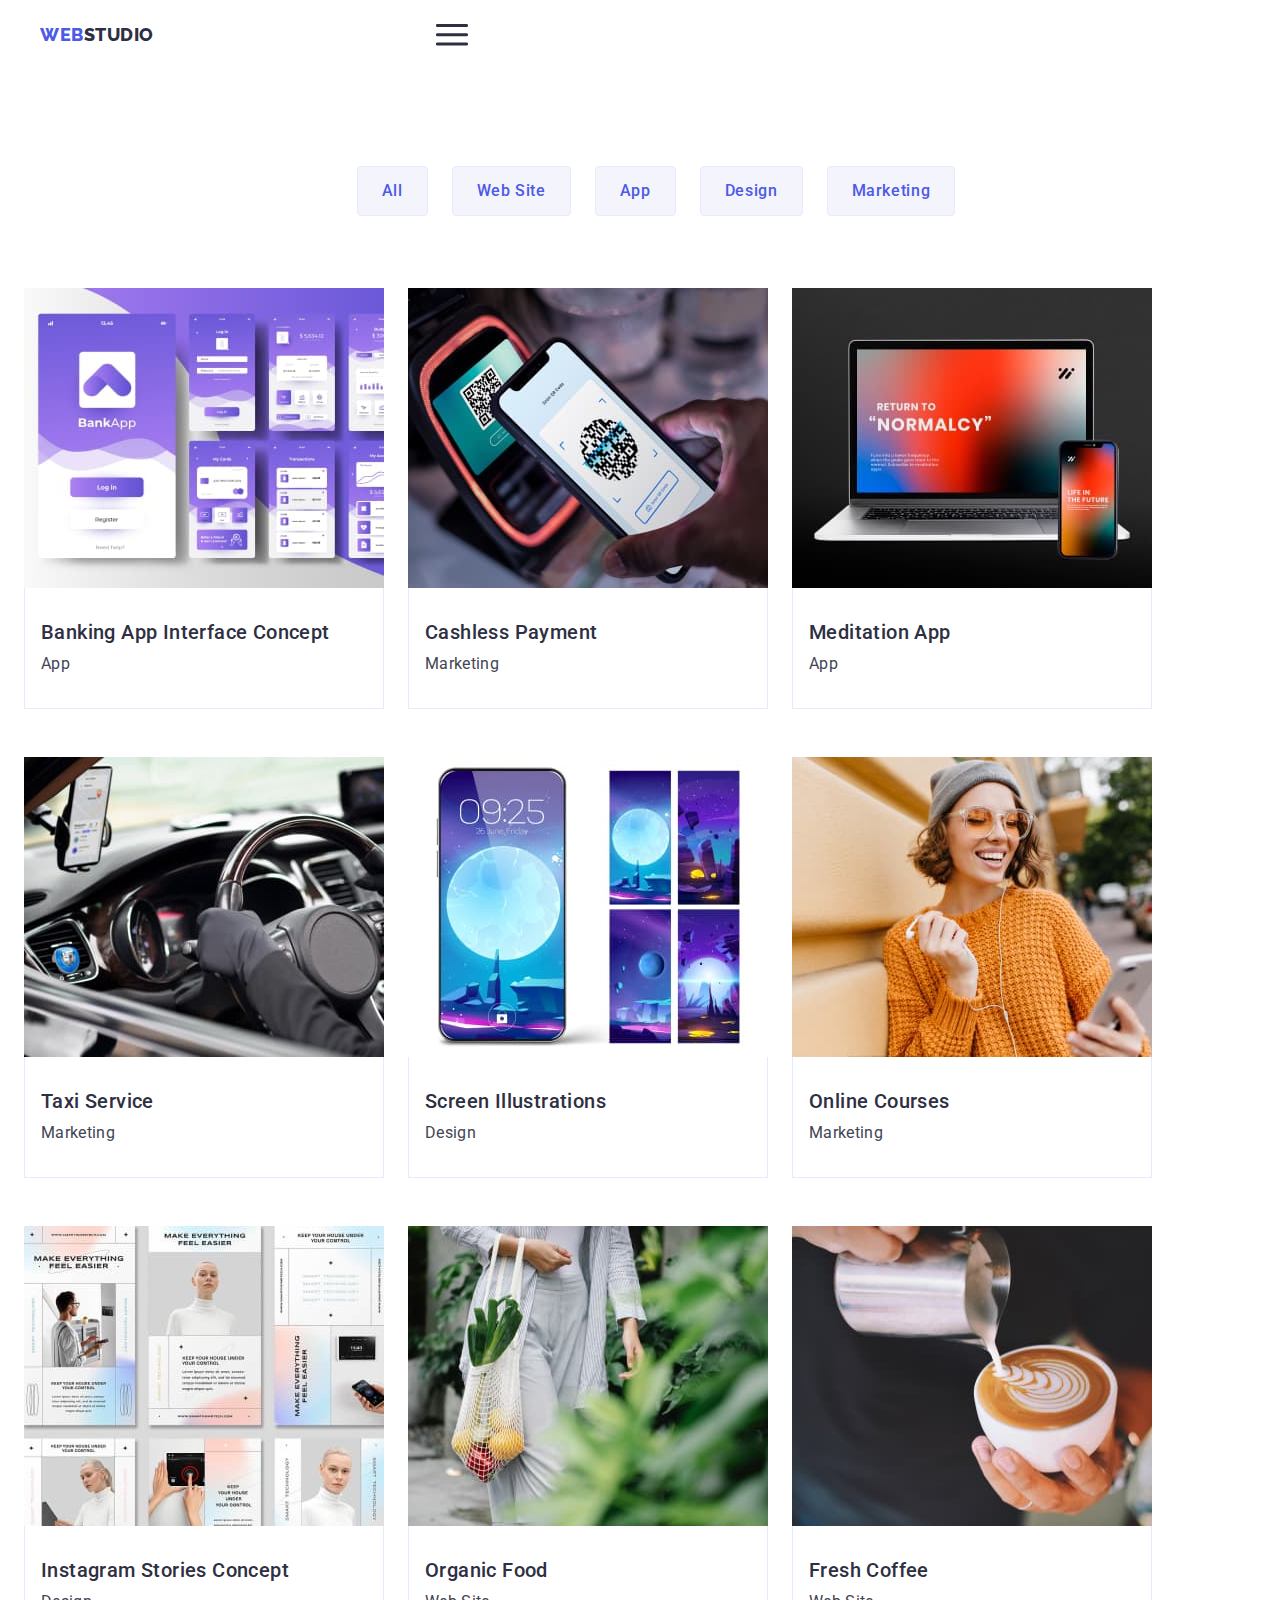
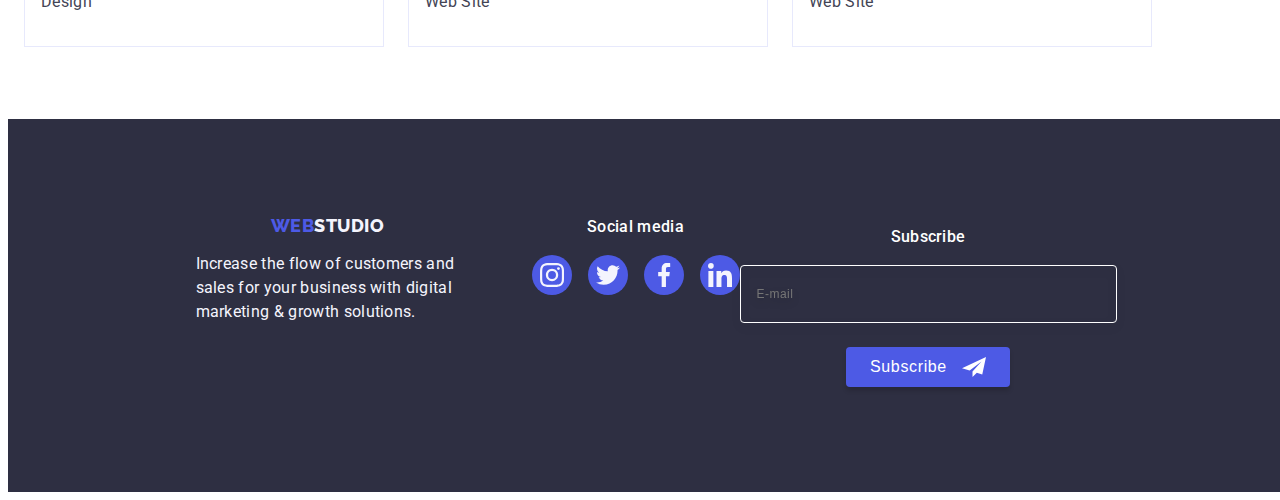
==== commit 3837bc48: "add" ====
--- a/portfolio.html
+++ b/portfolio.html
@@ -12,13 +12,76 @@
     <link rel="stylesheet" href="./css/styles.css">
 </head>
 <body>
-    <header class="border-header">
+    <header>
+        <div class="header-mob container">
+            <div class="header-mob-wrap">
+                <div class="header-mob-top">
+                    <a href="./index.html" class="logo link list">Web<span class="studio-top">Studio</span></a>
+                    <button type="button" class="menu-btn data-menu-open">
+                        <svg width="32" height="22" class="header-mob-icon">
+                            <use href="./images/icons.svg.svg#icon-manu"></use>
+                        </svg>
+                    </button>
+                </div>
+                <div class="header-mob-menu is-hidden data-menu">
+                    <nav class="">
+                        <button type="button" class="header-mob-menu-icon-btn data-menu-close">
+                            <svg class="header-mob-menu-icon-close">
+                                <use href="./images/icons.svg.svg#icon-close"></use>
+                            </svg>
+                        </button>
+                        <ul class="header-mob-list list">
+                            <li><a href="./index.html" class="header-mob-link link">Studio</a></li>
+                            <li><a href="./portfolio.html" class="header-mob-link link">Portfolio</a></li>
+                            <li><a href="" class="header-mob-link link">Contacts</a></li>
+                        </ul>
+                    </nav>
+                    <address class="header-mob-address">
+                        <ul class="header-mob-address-list list">
+                            <li><a href="tel:+110001111111" class="header-mob-tel link list">+11 (000) 111-11-11</a></li>
+                            <li><a href="mailto:info@devstudio.com" class="header-mob-address link list">info@devstudio.com</a></li>
+                        </ul>
+                    </address>
+                    <ul class="header-mob-soc-list list">
+                        <li class="header-mob-soc-item">
+                            <a href="" class="header-mob-soc-link link">
+                                <svg class="header-mob-soc-icon">
+                                    <use href="./images/icons.svg.svg#icon-instagram" width="16" height="16"></use>
+                                </svg>
+                            </a>
+                        </li>
+                        <li class="header-mob-soc-item">
+                            <a href="" class="header-mob-soc-link link">
+                                <svg class="header-mob-soc-icon">
+                                    <use href="./images/icons.svg.svg#icon-twitter" width="16" height="16"></use>
+                                </svg>
+                            </a>   
+                        </li>
+                        <li class="header-mob-soc-item">
+                            <a href="" class="header-mob-soc-link link">
+                                <svg class="header-mob-soc-icon">
+                                    <use href="./images/icons.svg.svg#icon-facebook" width="16" height="16"></use>
+                                </svg>
+                            </a>
+                        </li>
+                        <li class="header-mob-soc-item">
+                            <a href="" class="header-mob-soc-link link">
+                                <svg class="header-mob-soc-icon">
+                                    <use href="./images/icons.svg.svg#icon-linkedin" width="16" height="16"></use>
+                                </svg>
+                            </a>
+                        </li>
+                    </ul>
+                </div>
+            </div>
+        </div>
+        
         <div class="container header-container">
             <nav class="header-nav">
                 <a href="./index.html" class="logo link list">Web<span class="studio-top">Studio</span></a>
                 <ul class="header-list list">
-                    <li><a href="./index.html" class="header-link link">Studio</a></li>
-                    <li><a href="./portfolio.html" class="header-link corrent link">Portfolio</a></li>
+                    <li><a href="./index.html" class="header-link corrent link">Studio</a></li>
+                    <li><a href="./portfolio.html" class="header-link link">Portfolio</a></li>
                     <li><a href="" class="header-link link">Contacts</a></li>
                 </ul>
             </nav>
@@ -162,45 +225,48 @@
             </div>
         </section>
     </main>
-    <footer class="footer">
-        <div class="footer-wrap container">
-            <div class="footer-desc">
-                <a href="./index.html" class="footer-link link">Web<span class="studio-footer">Studio</span></a>
-                <p class="footer-text">Increase the flow of customers and sales for your business with digital marketing & growth solutions.</p>
-            </div>
-            <div>
-                <p class="footer-soc-title">Social media</p>
-                <ul class="footer-soc-list list">
-                    <li class="footer-soc-item">
-                        <a href="" class="footer-soc-link link">
-                            <svg class="footer-soc-icon">
-                                <use href="./images/icons.svg.svg#icon-instagram"></use>
-                            </svg>
-                        </a>
-                    </li>
-                    <li class="footer-soc-item">
-                        <a href="" class="footer-soc-link link">
-                            <svg class="footer-soc-icon">
-                                <use href="./images/icons.svg.svg#icon-twitter"></use>
-                            </svg>
-                        </a>
-                    </li>
-                    <li class="footer-soc-item">
-                        <a href="" class="footer-soc-link link">
-                            <svg class="footer-soc-icon">
-                                <use href="./images/icons.svg.svg#icon-facebook"></use>
-                            </svg>
-                        </a>
-                    </li>
-                    <li class="footer-soc-item">
-                        <a href="" class="footer-soc-link link">
-                            <svg class="footer-soc-icon">
-                                <use href="./images/icons.svg.svg#icon-linkedin"></use>
-                            </svg>
-                        </a>
-                    </li>
-                </ul>
-            </div>
+    <footer class="footer container">
+        <div class="footer-wrap">
+            <div class="footer-tab">
+                <div class="footer-desc">
+                    <a href="./index.html" class="footer-link link">Web<span class="studio-footer">Studio</span></a>
+                    <p class="footer-text">Increase the flow of customers and sales for your business with digital marketing & growth solutions.</p>
+                </div>
+                <div class="footer-soc">
+                    <p class="footer-soc-title">Social media</p>
+                    <ul class="footer-soc-list list">
+                        <li class="footer-soc-item">
+                            <a href="" class="footer-soc-link link">
+                                <svg class="footer-soc-icon">
+                                    <use href="./images/icons.svg.svg#icon-instagram"></use>
+                                </svg>
+                            </a>
+                        </li>
+                        <li class="footer-soc-item">
+                            <a href="" class="footer-soc-link link">
+                                <svg class="footer-soc-icon">
+                                    <use href="./images/icons.svg.svg#icon-twitter"></use>
+                                </svg>
+                            </a>
+                        </li>
+                        <li class="footer-soc-item">
+                            <a href="" class="footer-soc-link link">
+                                <svg class="footer-soc-icon">
+                                    <use href="./images/icons.svg.svg#icon-facebook"></use>
+                                </svg>
+                            </a>
+                        </li>
+                        <li class="footer-soc-item">
+                            <a href="" class="footer-soc-link link">
+                                <svg class="footer-soc-icon">
+                                    <use href="./images/icons.svg.svg#icon-linkedin"></use>
+                                </svg>
+                            </a>
+                        </li>
+                    </ul>
+                </div>
+            </div>
+            
             <div>
                 <form class="footer-form">
                     <p class="footer-soc-title">Subscribe</p>
@@ -219,5 +285,6 @@
         </div>
     </footer>
     <script src="./js/modal.js"></script>
+    <script src="./js/mobile-menu.js"></script>
     </body>
 </html>--- a/css/styles.css
+++ b/css/styles.css
@@ -24,35 +24,42 @@
 .link {
    text-decoration: none;
 }
-/* .container {
-   max-width: 1158px;
+.container {
+   width: 100%;
    margin: 0 auto;
-   padding: 0 15px;
-} */
+   padding: 0 16px;
+}
 h1, h2, h3, h4, h5, h6, ul, p {
    margin: 0;
    padding: 0;
 }
 img {
+   display: block;;
    max-width: 100%;
    height: auto;
 }
 .no-scroll {
    overflow: hidden;
 }
+section {
+   margin: 0 auto;
+}
 /* ------------------------INDEX----------------------- */
 
 /* ------------------------HEADER----------------------- */
-.border-header {
-   border-bottom: 1px solid var(--accent);
-   box-shadow: 0px 2px 1px rgba(46, 47, 66, 0.08), 0px 1px 1px rgba(46, 47, 66, 0.16), 0px 1px 6px rgba(46, 47, 66, 0.08);
-}
 .header-mob {
-   max-width: 366px;
-   display: flex;
-   align-items: center;
-   margin-right: auto;
-   margin: 24px 16px 22px;
+   
+}
+
+.header-mob-wrap {
+   position: relative;
+}
+.header-mob-top {
+   max-width: 428px;
+   display: flex;
+   justify-content: center;
+   align-items: center;
+   margin: 24px 16px;
 }
 .logo {
    font-family: 'Raleway', sans-serif;
@@ -62,9 +69,6 @@
    letter-spacing: 0.03em;
    text-transform: uppercase;
    color: var(--color-logo);
-   /* margin-right: 76px; */
-   /* padding-top: 24px;
-   padding-bottom: 24px; */
 }
 .studio-top {
    color: var(--color-link);
@@ -82,48 +86,38 @@
    transition-timing-function: cubic-bezier(0.4, 0, 0.2, 1);
 }
 .header-mob-icon {
-   border: 3px solid #2E2F42;
-}
-
-.header-container {
-   display: none; 
-}
-.header-mob-modal-icon-btn {
+   stroke: #2E2F42;
+}
+.header-mob-menu {
+   position: absolute;
+   width: 90%;
+   display: block;
+}
+.header-mob-menu-icon-btn {
    width: 24px;
    height: 24px;
-   background-color: #E7E9FC;
-   opacity: 0.1;
-   border: 1px solid #2E2F42;
+   background-color: #FFFFFF;
+   border: 1px solid rgba(0, 0, 0, 0.1);
    border-radius: 50%;
    display: block;
    margin-left: auto;
-   
-}
-.header-mob-modal-icon-btn:is( :hover, :focus) {
+   display: flex;
+   justify-content: center;
+   align-items: center;
+}
+.header-mob-menu-icon-btn:is( :hover, :focus) {
    background-color: #404BBF;
    border-radius: 50%;  
 }
-.header-mob-modal-icon-close {
+.header-mob-menu-icon-btn:is( :hover, :focus) .modal-icon-close {
+   fill: #FFFFFF;
+}
+.header-mob-menu-icon-close {
    width: 8px;
    height: 8px;
-   fill: #2E2F42;;
-}
-.header-mob-modal-icon-btn:is( :hover, :focus) .modal-icon-close {
-   fill: #FFFFFF;
-}
-.header-mob-modal {
-   max-width: 366px;
-   display: block;
-   margin: 24px 24px 40px 40px;
+   fill: #2E2F42;
 }
 .header-mob-list {
-   /* display: flex;
-   
-   align-items: center;
-   justify-content: center; */
-   /* gap: 24px;
-   margin-left: 16px;
-   margin-right: 16px; */
 }
 .header-mob-link {
    font-weight: 700;
@@ -136,7 +130,17 @@
    margin-bottom: 40px;
 }
 .header-mob-address {
-
+   color: #434455;
+}
+.header-mob-address-list {
+   font-style: normal;
+   font-weight: 500;
+   font-size: 20px;
+   line-height: 1.2px;
+   letter-spacing: 0.02em;
+   color: #434455;
+   display: block;
+   margin-bottom: 48px;
 }
 .header-mob-tel {
    font-style: normal;
@@ -149,21 +153,10 @@
    display: block;
    margin-bottom: 40px;
 }
-.header-mob-address-list {
-   font-style: normal;
-   font-weight: 500;
-   font-size: 20px;
-   line-height: 1.2px;
-   letter-spacing: 0.02em;
-   color: #434455;
-   display: block;
-   margin-bottom: 48px;
-}
 .header-mob-soc-list {
    display: flex;
    align-items: center;
-   justify-content: center;
-   gap: 56px;
+   justify-content: space-between;
 }
 .header-mob-soc-item {
    width: 40px;
@@ -189,111 +182,35 @@
    width: 16px;
    height: 16px;
 }
-
-
-
-/* .header-container {
-   display: flex; 
-}
-.header-nav {
-   display: flex;
-   align-items: center;
-   margin-right: auto;
-}
-.logo {
-   font-family: 'Raleway', sans-serif;
-   font-weight: 800;
-   font-size: 18px;
-   line-height: 1.17;
-   letter-spacing: 0.03em;
-   text-transform: uppercase;
-   color: var(--color-logo);
-   margin-right: 76px;
-   padding-top: 24px;
-   padding-bottom: 24px;
-}
-.studio-top {
-   color: var(--color-link);
-}
-.header-list {
-   display: flex;
-   gap: 40px;
-}
-.header-link {
-   font-weight: 500;
-   font-size: 16px;
-   line-height: 1.5;
-   letter-spacing: 0.02em;
-   color: var(--color-link);
-   padding-top: 24px;
-   padding-bottom: 24px;
-   transition-property: color;
-   transition-duration: 250ms;
-   transition-timing-function: cubic-bezier(0.4, 0, 0.2, 1);
-}
-.corrent {
-   position: relative;
-} 
-.corrent::after{
-   position: absolute;
-   content: '';
-   display: block;
-   width: 100%;
-   height: 4px;
-   left: 0px;
-   bottom: -4px;
-   background-color: var(--color-hover);
-   border-radius: 2px;
-}
-.header-link:is( :hover, :focus){
-   color: var(--color-hover);
-}
-.header-address {
-   font-style: normal;
-}
-.address-list {
-   display: flex;
-   gap: 40px;
-   padding-top: 24px;
-   padding-bottom: 24px;
-}
-.address {
-   font-size: 16px;
-   line-height: 1.5;
-   letter-spacing: 0.02em;
-   cursor: pointer;
-   color: var(--color-main);
-   padding-top: 24px;
-   padding-bottom: 24px;
-}
-.address:is( :hover, :focus){
-   color: var(--color-hover);
-} */
+.header-container {
+   display: none; 
+}
+.border-header {
+   border-bottom: 1px solid var(--accent);
+   box-shadow: 0px 2px 1px rgba(46, 47, 66, 0.08), 0px 1px 1px rgba(46, 47, 66, 0.16), 0px 1px 6px rgba(46, 47, 66, 0.08);
+}
 /* ------------------------HERO----------------------- */
 .hero {
    position: relative;
-   /* max-width: 1440px; */
+   max-width: 428px;
    background: var(--hero-background);
-   /* padding-top: 188px;
-   padding-bottom: 188px; */
    padding-top: 112px;
    padding-bottom: 112px;
-   background-image: linear-gradient(rgba(46, 47, 66, 0.7), rgba(46, 47, 66, 0.7)), url(../images/people-office.jpg);
+   background-image: linear-gradient(rgba(46, 47, 66, 0.7), rgba(46, 47, 66, 0.7)), url(../images/background/bg-mob.jpg);
    background-repeat: no-repeat;
    background-position: center;
    background-size: auto;
    background-origin: border-box;
    margin: auto;
 }
+@media screen and (min-device-pixel-ratio: 2) and (min-width: 428px),
+screen and (min-resolution: 192dpi) and (min-width: 428px),
+screen and (min-resolution: 2dppx) and (min-width: 428px) {
+   .banner {
+      background-image: url(‘../images/background/bg-mob-x2.jpg’);
+   }
+}
 .hero-title {
-   /* max-width: 496px;
-   font-size: 56px;
-   line-height: 1.07;
-   text-align: center;
-   letter-spacing: 0.02em;
-   color: var(--color-background);
-   margin: auto;
-   margin-bottom: 48px; */
    max-width: 320px;
    font-weight: 700;
    font-size: 36px;
@@ -333,8 +250,6 @@
 }
 /* ------------------------ABOUT----------------------- */
 .about {
-   /* padding-top: 120px;
-   padding-bottom: 120px; */
    padding-top: 96px;
    padding-bottom: 96px;
 }
@@ -355,7 +270,6 @@
    flex-wrap: wrap;
    align-items: center;
    justify-content: center;
-   /* gap: 24px; */
    gap: 72px;
 }
 .about-list-icon {
@@ -371,21 +285,7 @@
    color: #2E2F42;
    margin-bottom: 8px;
 }
-
-/* .about-list-title {
-   font-weight: 500;
-   font-size: 20px;
-   line-height: 1.2;
-   letter-spacing: 0.02em;
-   color: var(--color-link);
-   margin-bottom: 8px;
-} */
 .about-list-text {
-   /* max-width: 264px; */
-   /* 
-   font-size: 16px;
-   line-height: 1.5;
-   letter-spacing: 0.02em; */
    max-width: 396px;
    font-weight: 500;
    font-size: 16px;
@@ -397,28 +297,10 @@
 .doing {
    display: none;
 }
-/* .doing-title {
-   font-size: 36px;
-   line-height: 1.11;
-   letter-spacing: 0.02em;
-   text-align: center;
-   text-transform: capitalize;
-   color: var(--color-link);
-   margin-bottom: 72px;
-}
-.doing-list {
-   background-color: var(--color-background);
-   display: flex;
-   gap: 24px;
-   padding-bottom: 120px;
-   justify-content: center;
-} */
 /* ------------------------TEAM----------------------- */
 .team {
-   /* max-width: 1440px; */
+   max-width: 100%;
    background: var(--background-team);
-   /* padding-top: 120px;
-   padding-bottom: 120px; */
    padding-top: 96px;
    padding-bottom: 96px;
    margin: auto;
@@ -436,7 +318,6 @@
    display: flex;
    flex-wrap: wrap;
    justify-content: center;
-   /* gap: 24px; */
    gap: 72px;
 }
 .team-list {
@@ -502,12 +383,9 @@
    width: 16px;
    height: 16px;
 }
+
 /* ------------------------CUSTOMERS----------------------- */
 .customers {
-   /* max-width: 1440px;
-   margin: auto;
-   padding-top: 120px;
-   padding-bottom: 120px; */
    padding-top: 96px;
    padding-bottom: 96px;
 }
@@ -523,7 +401,6 @@
    display: flex;
    align-items: center;
    justify-content: center;
-   /* gap: 24px; */
    display: flex;
    flex-wrap: wrap;
    gap: 72px 16px;
@@ -531,7 +408,6 @@
 }
 .customers-link {
    width: 168px;
-   /* width: 190px; */
    height: 88px;
    display: flex;
    align-items: center;
@@ -547,9 +423,7 @@
 
 }
 .customer-icon {
-   /* width: 104px;
-   height: 56px; */
-   width: 110px;
+   width: 104px;
    height: 56px;
 }
 .customers-link:is( :hover, :focus) {
@@ -560,8 +434,6 @@
 .footer {
    background: var(--color-link);
    margin: auto;
-   /* padding-top: 100px;
-   padding-bottom: 100px;   */
    padding-top: 96px;
    padding-bottom: 96px;
 }
@@ -570,9 +442,12 @@
    flex-wrap: wrap;
    align-items: center;
    justify-content: center;
-}
-.footer-desc {
-   /* margin-right: 120px; */
+   padding: 0;
+}
+.footer-tab {
+   flex-wrap: wrap;
+   gap: 72px;
+   justify-content: center;
 }
 .footer-link {
    font-family: 'Raleway', sans-serif;
@@ -582,6 +457,9 @@
    letter-spacing: 0.03em;
    text-transform: uppercase;
    color: var(--color-logo);
+   display: flex;
+   justify-content: center;
+   margin-bottom: 16px;
 }
 .studio-footer {
    color: var(--background-team);
@@ -592,8 +470,6 @@
    line-height: 1.5;
    letter-spacing: 0.02em;
    color: var(--background-team);
-   margin-top: 16px;
-   margin-bottom: 72px;
 }
 .footer-soc-title {
    font-weight: 500;
@@ -602,12 +478,18 @@
    letter-spacing: 0.02em;
    color: var(--color-background);
    margin-bottom: 16px;
+   display: flex;
+   justify-content: center;
+   align-items: center;
 }
 .footer-soc-list {
    display: flex;
    align-items: center;
    justify-content: center;
    gap: 16px;
+}
+.footer-tab {
+   display: flex;
    margin-bottom: 72px;
 }
 .footer-soc-item {
@@ -634,14 +516,18 @@
    width: 24px;
    height: 24px;
 }
+.footer-form-wrap {
+   display: flex;
+   flex-wrap: wrap;
+   justify-content: center;
+   align-items: center;
+   gap: 24px;
+
+}
 .footer-form {
-   margin-left: 80px;
-}
-.footer-form-wrap {
-   /* display: flex; */
+   max-width: 100%;
 }
 .footer-form-input {
-   /* width: 264px; */
    width: 100%;
    height: 40px;
    font-size: 12px;
@@ -656,9 +542,6 @@
    outline: transparent;
    background-color: transparent;
    padding: 8px 16px;
-   margin-top: 16px;
-   margin-bottom: 16px;
-   /* margin-right: 24px; */
 }
 .footer-form-btn {
    width: 164px;
@@ -708,7 +591,7 @@
    clip-path: inset(100%);
    clip: rect(0 0 0 0);
    overflow: hidden;
- }
+   }
 .btn {
    display: flex;
    gap: 24px;
@@ -776,12 +659,12 @@
    transition-duration: 250ms;
    transition-timing-function: cubic-bezier(0.4, 0, 0.2, 1);
 }
- .border-portfolio {
+   .border-portfolio {
    border: 1px solid var(--accent);
    border-top: none;
    padding: 32px 16px;
 }
- .list-item-title {
+   .list-item-title {
    font-weight: 500;
    font-size: 20px;
    line-height: 1.2;
@@ -818,10 +701,10 @@
 }
 .modal {
    position: absolute;
-   width: 408px;
-   min-height: 576px;
+   max-width: 398px;
+   min-height: 586px;
+   top: 50%;
    left: 50%;
-   top: 50%;
    transform: translate(-50%, -50%) scaleY(1);
    background-color: var(--modal-background);
    box-shadow: 0px 1px 1px rgba(0, 0, 0, 0.14), 0px 1px 3px rgba(0, 0, 0, 0.12), 0px 2px 1px rgba(0, 0, 0, 0.2);
@@ -834,7 +717,9 @@
    background-color: var(--accent);
    border: 1px solid rgba(0, 0, 0, 0.1);
    border-radius: 50%;
-   display: block;
+   display: flex;
+   justify-content: center;
+   align-items: center;
    margin-left: auto;
 }
 .modal-icon-btn:is( :hover, :focus) {
@@ -868,6 +753,7 @@
    justify-content: center;
 }
 .modal-field {
+   width: 100%;
    margin-bottom: 8px;
 }
 .modal-label {
@@ -911,6 +797,7 @@
    height: 24px;
 }
 .checkbox-wrap {
+   width: 100%;
    margin-top: 16px;
    margin-bottom: 24px;
 }
@@ -936,7 +823,8 @@
    color: var(--subtle-text);
    display: flex;
    align-items: center;
-
+   justify-content: center;
+   flex-wrap: wrap;
 }
 .icon-check {
    width: 16px;
@@ -944,6 +832,7 @@
    border: 1px solid rgba(46, 47, 66, 0.4);
    border-radius: 2px; 
    margin-right: 8px;
+
    
 }
 .modal-click:checked + .modal-checkbox .icon-check {
@@ -954,7 +843,6 @@
    border-radius: 2px;
    border: none;
    background-image: url(../images/icons.svg.svg#icon-check);
-  
 }
    
 .modal-link {
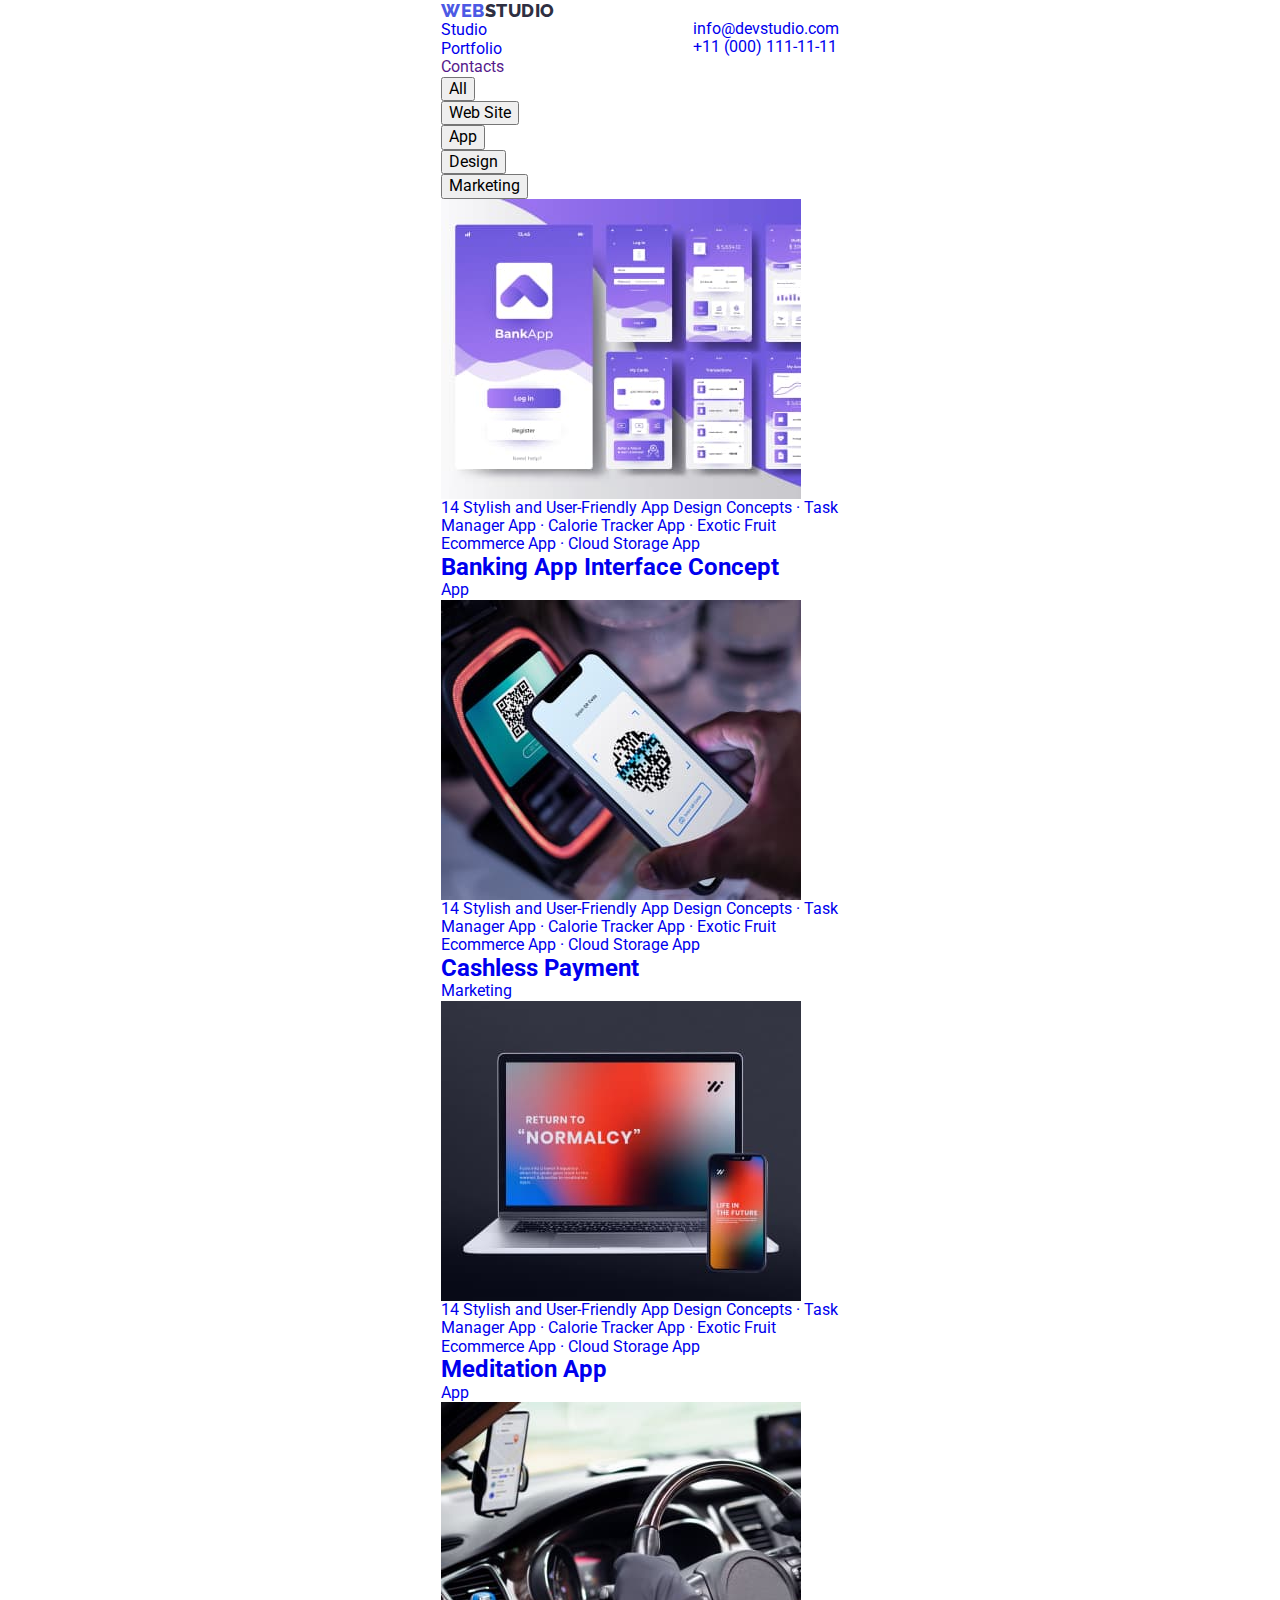
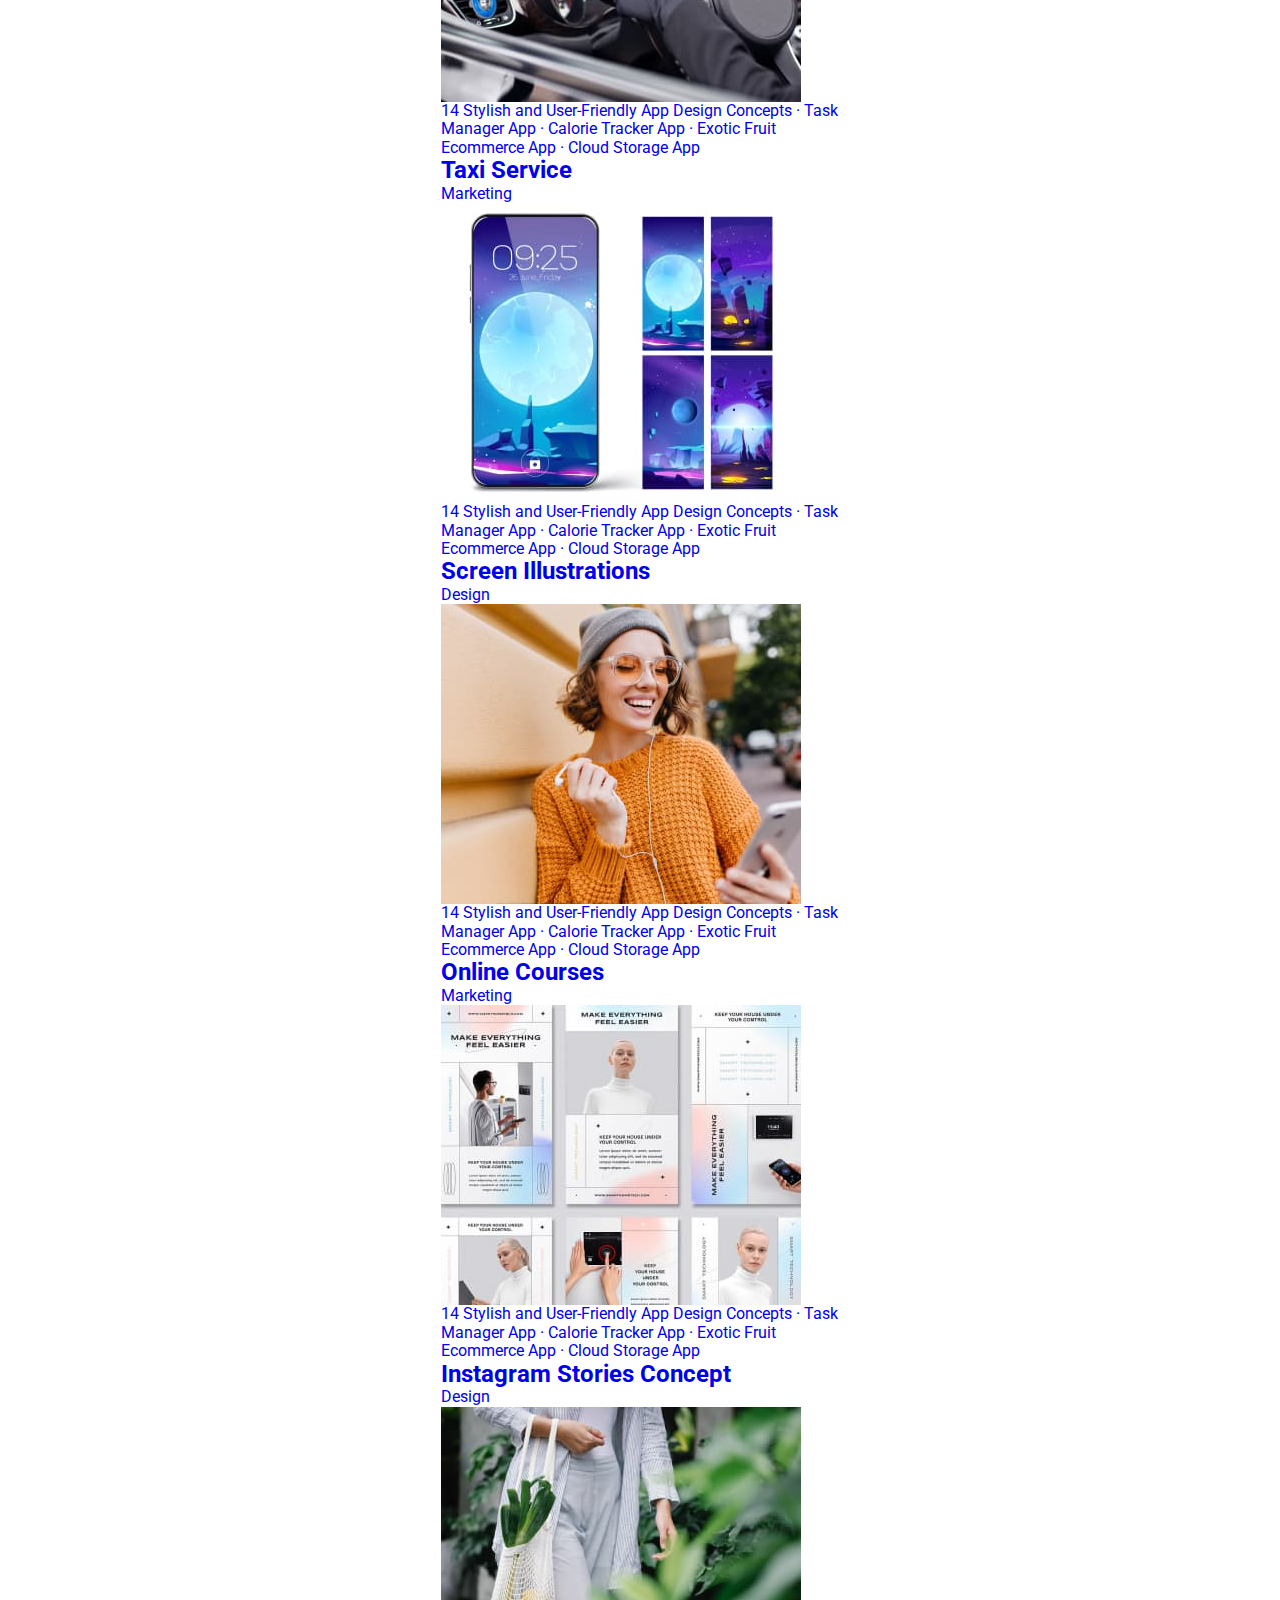
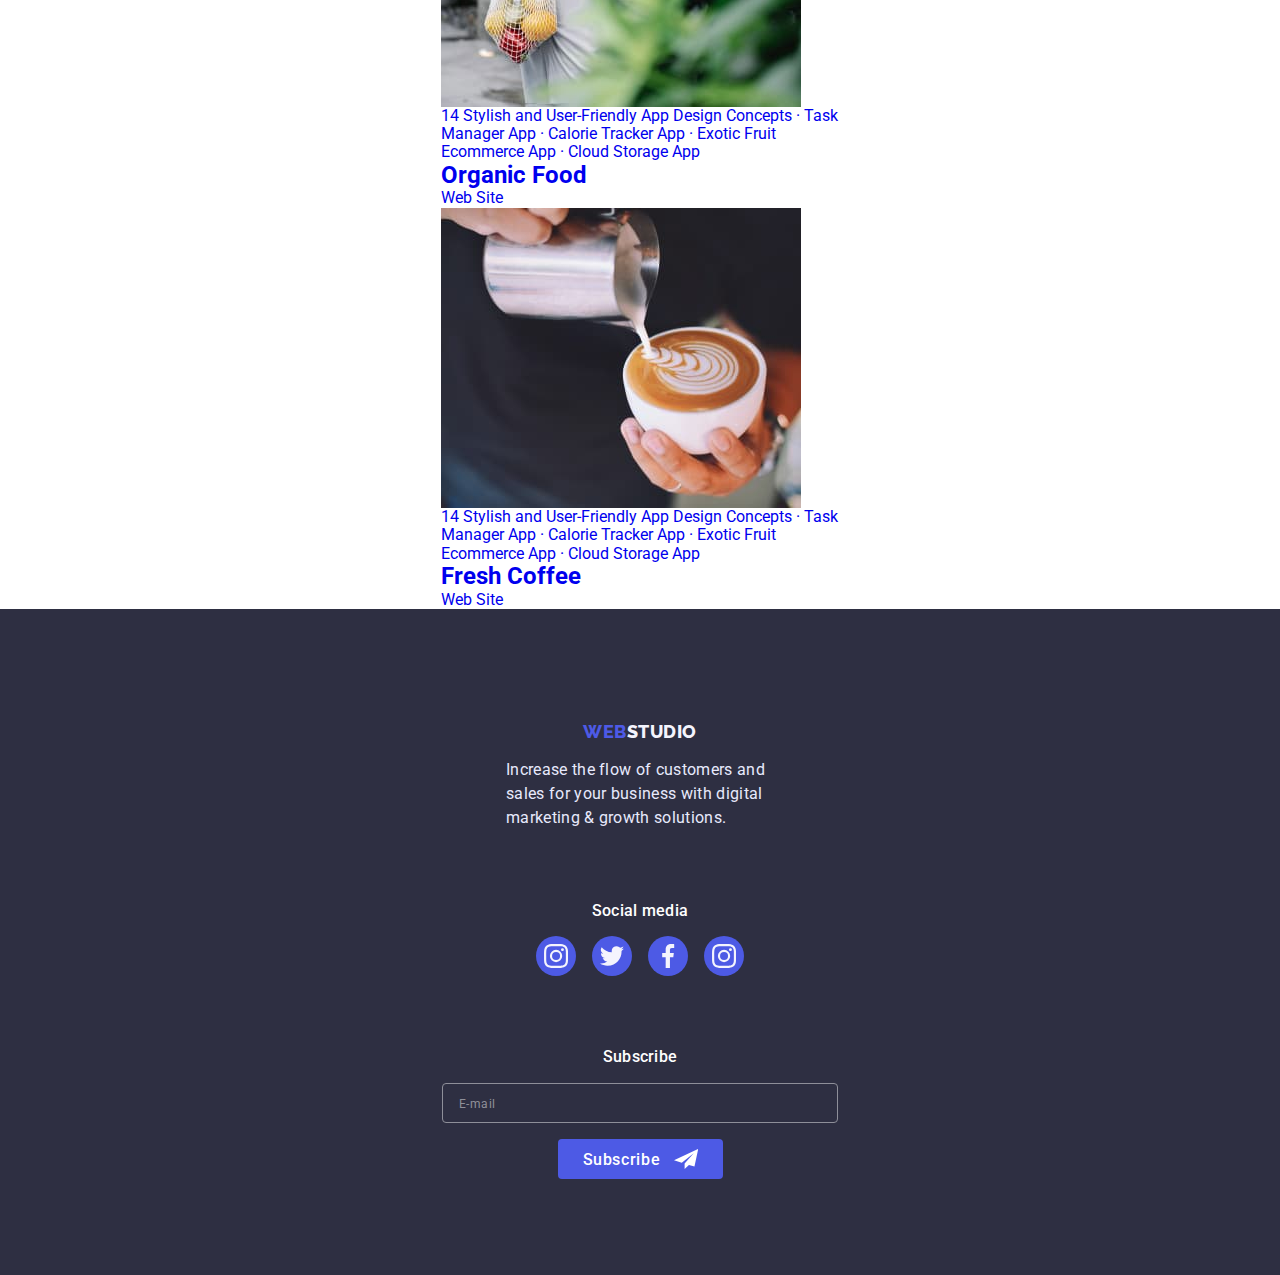
==== commit 5f00e6aa: "add" ====
--- a/portfolio.html
+++ b/portfolio.html
@@ -1,290 +1,350 @@
 <!DOCTYPE html>
 <html lang="en">
-<head>
-    <meta charset="UTF-8">
-    <meta http-equiv="X-UA-Compatible" content="IE=edge">
-    <meta name="viewport" content="width=device-width, initial-scale=1.0">
-    <title>Portfolio</title>
-    <link rel="preconnect" href="https://fonts.googleapis.com">
-    <link rel="preconnect" href="https://fonts.gstatic.com" crossorigin>
-    <link href="https://fonts.googleapis.com/css2?family=Raleway:wght@800&family=Roboto:wght@400;500;700;900&display=swap" rel="stylesheet">
-    <link rel="stylesheet" href="https://cdnjs.cloudflare.com/ajax/libs/modern-normalize/1.1.0/modern-normalize.min.css" integrity="sha512-wpPYUAdjBVSE4KJnH1VR1HeZfpl1ub8YT/NKx4PuQ5NmX2tKuGu6U/JRp5y+Y8XG2tV+wKQpNHVUX03MfMFn9Q==" crossorigin="anonymous" referrerpolicy="no-referrer">
-    <link rel="stylesheet" href="./css/styles.css">
-</head>
-<body>
-    <header>
-        <div class="header-mob container">
-            <div class="header-mob-wrap">
-                <div class="header-mob-top">
-                    <a href="./index.html" class="logo link list">Web<span class="studio-top">Studio</span></a>
-                    <button type="button" class="menu-btn data-menu-open">
-                        <svg width="32" height="22" class="header-mob-icon">
-                            <use href="./images/icons.svg.svg#icon-manu"></use>
-                        </svg>
-                    </button>
-                </div>
-                <div class="header-mob-menu is-hidden data-menu">
-                    <nav class="">
-                        <button type="button" class="header-mob-menu-icon-btn data-menu-close">
-                            <svg class="header-mob-menu-icon-close">
-                                <use href="./images/icons.svg.svg#icon-close"></use>
-                            </svg>
-                        </button>
-                        <ul class="header-mob-list list">
-                            <li><a href="./index.html" class="header-mob-link link">Studio</a></li>
-                            <li><a href="./portfolio.html" class="header-mob-link link">Portfolio</a></li>
-                            <li><a href="" class="header-mob-link link">Contacts</a></li>
-                        </ul>
-                    </nav>
-                    <address class="header-mob-address">
-                        <ul class="header-mob-address-list list">
-                            <li><a href="tel:+110001111111" class="header-mob-tel link list">+11 (000) 111-11-11</a></li>
-                            <li><a href="mailto:info@devstudio.com" class="header-mob-address link list">info@devstudio.com</a></li>
-                        </ul>
-                    </address>
-                    <ul class="header-mob-soc-list list">
-                        <li class="header-mob-soc-item">
-                            <a href="" class="header-mob-soc-link link">
-                                <svg class="header-mob-soc-icon">
-                                    <use href="./images/icons.svg.svg#icon-instagram" width="16" height="16"></use>
-                                </svg>
-                            </a>
-                        </li>
-                        <li class="header-mob-soc-item">
-                            <a href="" class="header-mob-soc-link link">
-                                <svg class="header-mob-soc-icon">
-                                    <use href="./images/icons.svg.svg#icon-twitter" width="16" height="16"></use>
-                                </svg>
-                            </a>   
-                        </li>
-                        <li class="header-mob-soc-item">
-                            <a href="" class="header-mob-soc-link link">
-                                <svg class="header-mob-soc-icon">
-                                    <use href="./images/icons.svg.svg#icon-facebook" width="16" height="16"></use>
-                                </svg>
-                            </a>
-                        </li>
-                        <li class="header-mob-soc-item">
-                            <a href="" class="header-mob-soc-link link">
-                                <svg class="header-mob-soc-icon">
-                                    <use href="./images/icons.svg.svg#icon-linkedin" width="16" height="16"></use>
-                                </svg>
-                            </a>
-                        </li>
-                    </ul>
-                </div>
-            </div>
+  <head>
+    <meta charset="UTF-8" />
+    <meta http-equiv="X-UA-Compatible" content="IE=edge" />
+    <meta name="viewport" content="width=device-width, initial-scale=1.0" />
+    <title>Document</title>
+    <link rel="preconnect" href="https://fonts.googleapis.com" />
+    <link rel="preconnect" href="https://fonts.gstatic.com" crossorigin />
+    <link
+      href="https://fonts.googleapis.com/css2?family=Raleway:wght@800&family=Roboto:wght@400;500;700;900&display=swap"
+      rel="stylesheet"
+    />
+    <link
+      href="
+        https://cdn.jsdelivr.net/npm/modern-normalize@1.1.0/modern-normalize.min.css
+        "
+      rel="stylesheet"
+    />
+    <link rel="stylesheet" href="./css/styles.css" />
+  </head>
+
+  <body>
+    <!-- Header page -->
+    <header class="main-header">
+      <div class="main-wrap container">
+        <nav class="menu-nav">
+          <!-- Links to other pages or sections of the current page -->
+          <a href="./index.html" class="logo-text-first link"
+            >Web<span class="logo-text-second link">Studio</span>
+          </a>
+          <ul class="site-nav list">
+            <li class="site-nav-item">
+              <a href="./index.html" class="site-nav-link link">Studio</a>
+            </li>
+            <li class="site-nav-item">
+              <a href="./portfolio.html" class="site-nav-link link line-nav"
+                >Portfolio</a
+              >
+            </li>
+            <li class="site-nav-item">
+              <a href="" class="site-nav-link link">Contacts</a>
+            </li>
+          </ul>
+        </nav>
+        <address class="address-header">
+          <ul class="address-nav list">
+            <li class="address-nav-item">
+              <a class="address-nav-link link" href="mailto:info@devstudio.com"
+                >info@devstudio.com</a
+              >
+            </li>
+            <li class="address-nav-item">
+              <a class="address-nav-link link" href="tel:+110001111111"
+                >+11 (000) 111-11-11</a
+              >
+            </li>
+          </ul>
+        </address>
+      </div>
+    </header>
+    <!-- Unique page content -->
+    <main>
+      <!-- Hero filter/radio+buttons-->
+      <section class="main-portfolio">
+        <div class="container">
+          <!-- title will be without text-->
+          <h1 class="visually-hidden">"Work examples"</h1>
+          <ul class="filter-btn-list list">
+            <li>
+              <button type="button" class="filter-btn-text">All</button>
+            </li>
+            <li>
+              <button type="button" class="filter-btn-text">Web Site</button>
+            </li>
+            <li>
+              <button type="button" class="filter-btn-text">App</button>
+            </li>
+            <li>
+              <button type="button" class="filter-btn-text">Design</button>
+            </li>
+            <li>
+              <button type="button" class="filter-btn-text">Marketing</button>
+            </li>
+          </ul>
+          <!-- Work types-->
+          <ul class="work-list list">
+            <li class="work-type">
+              <a class="work-link link" href="banking-app">
+                <div class="work-wrap-cover">
+                  <img
+                    src="./images/banking-app.jpg"
+                    alt="banking-app"
+                    width="360"
+                    height="300"
+                  />
+                  <p class="work-text-cover">
+                    14 Stylish and User-Friendly App Design Concepts · Task
+                    Manager App · Calorie Tracker App · Exotic Fruit Ecommerce
+                    App · Cloud Storage App
+                  </p>
+                </div>
+                <div class="work-type-div">
+                  <h2 class="work-type-name">Banking App Interface Concept</h2>
+                  <p class="work-type-text">App</p>
+                </div>
+              </a>
+            </li>
+            <li class="work-type list">
+              <a href="cashless" class="work-link link">
+                <div class="work-wrap-cover">
+                  <img
+                    src="./images/cashless.jpg"
+                    alt="cashless"
+                    width="360"
+                    height="300"
+                  />
+                  <p class="work-text-cover">
+                    14 Stylish and User-Friendly App Design Concepts · Task
+                    Manager App · Calorie Tracker App · Exotic Fruit Ecommerce
+                    App · Cloud Storage App
+                  </p>
+                </div>
+                <div class="work-type-div">
+                  <h2 class="work-type-name">Cashless Payment</h2>
+                  <p class="work-type-text">Marketing</p>
+                </div>
+              </a>
+            </li>
+            <li class="work-type list">
+              <a href="meditaion" class="work-link link">
+                <div class="work-wrap-cover">
+                  <img
+                    src="./images/meditaion-app.jpg"
+                    alt="meditaion"
+                    width="360"
+                    height="300"
+                  />
+                  <p class="work-text-cover">
+                    14 Stylish and User-Friendly App Design Concepts · Task
+                    Manager App · Calorie Tracker App · Exotic Fruit Ecommerce
+                    App · Cloud Storage App
+                  </p>
+                </div>
+                <div class="work-type-div">
+                  <h2 class="work-type-name">Meditation App</h2>
+                  <p class="work-type-text">App</p>
+                </div>
+              </a>
+            </li>
+            <li class="work-type list">
+              <a href="taxiservice" class="work-link link">
+                <div class="work-wrap-cover">
+                  <img
+                    src="./images/taxiservice.jpg"
+                    alt="taxiservice"
+                    width="360"
+                    height="300"
+                  />
+                  <p class="work-text-cover">
+                    14 Stylish and User-Friendly App Design Concepts · Task
+                    Manager App · Calorie Tracker App · Exotic Fruit Ecommerce
+                    App · Cloud Storage App
+                  </p>
+                </div>
+                <div class="work-type-div">
+                  <h2 class="work-type-name">Taxi Service</h2>
+                  <p class="work-type-text">Marketing</p>
+                </div>
+              </a>
+            </li>
+            <li class="work-type list">
+              <a href="screenIllustr" class="work-link link">
+                <div class="work-wrap-cover">
+                  <img
+                    src="./images/screenIllustr.jpg"
+                    alt="screenIllustr"
+                    width="360"
+                    height="300"
+                  />
+                  <p class="work-text-cover">
+                    14 Stylish and User-Friendly App Design Concepts · Task
+                    Manager App · Calorie Tracker App · Exotic Fruit Ecommerce
+                    App · Cloud Storage App
+                  </p>
+                </div>
+                <div class="work-type-div">
+                  <h2 class="work-type-name">Screen Illustrations</h2>
+                  <p class="work-type-text">Design</p>
+                </div>
+              </a>
+            </li>
+            <li class="work-type list">
+              <a href="oncourses" class="work-link link">
+                <div class="work-wrap-cover">
+                  <img
+                    src="./images/oncourses.jpg"
+                    alt="oncourses"
+                    width="360"
+                    height="300"
+                  />
+                  <p class="work-text-cover">
+                    14 Stylish and User-Friendly App Design Concepts · Task
+                    Manager App · Calorie Tracker App · Exotic Fruit Ecommerce
+                    App · Cloud Storage App
+                  </p>
+                </div>
+                <div class="work-type-div">
+                  <h2 class="work-type-name">Online Courses</h2>
+                  <p class="work-type-text">Marketing</p>
+                </div>
+              </a>
+            </li>
+            <li class="work-type list">
+              <a href="instagram" class="work-link link">
+                <div class="work-wrap-cover">
+                  <img
+                    src="./images/instagram.jpg"
+                    alt="instagram"
+                    width="360"
+                    height="300"
+                  />
+                  <p class="work-text-cover">
+                    14 Stylish and User-Friendly App Design Concepts · Task
+                    Manager App · Calorie Tracker App · Exotic Fruit Ecommerce
+                    App · Cloud Storage App
+                  </p>
+                </div>
+                <div class="work-type-div">
+                  <h2 class="work-type-name">Instagram Stories Concept</h2>
+                  <p class="work-type-text">Design</p>
+                </div>
+              </a>
+            </li>
+            <li class="work-type list">
+              <a href="organicfood" class="work-link link">
+                <div class="work-wrap-cover">
+                  <img
+                    src="./images/organicfood.jpg"
+                    alt="organicfood"
+                    width="360"
+                    height="300"
+                  />
+                  <p class="work-text-cover">
+                    14 Stylish and User-Friendly App Design Concepts · Task
+                    Manager App · Calorie Tracker App · Exotic Fruit Ecommerce
+                    App · Cloud Storage App
+                  </p>
+                </div>
+                <div class="work-type-div">
+                  <h2 class="work-type-name">Organic Food</h2>
+                  <p class="work-type-text">Web Site</p>
+                </div>
+              </a>
+            </li>
+            <li class="work-type list">
+              <a href="freshcoffee" class="work-link link">
+                <div class="work-wrap-cover">
+                  <img
+                    src="./images/freshcoffee.jpg"
+                    alt="freshcoffee"
+                    width="360"
+                    height="300"
+                  />
+                  <p class="work-text-cover">
+                    14 Stylish and User-Friendly App Design Concepts · Task
+                    Manager App · Calorie Tracker App · Exotic Fruit Ecommerce
+                    App · Cloud Storage App
+                  </p>
+                </div>
+                <div class="work-type-div">
+                  <h2 class="work-type-name">Fresh Coffee</h2>
+                  <p class="work-type-text">Web Site</p>
+                </div>
+              </a>
+            </li>
+          </ul>
         </div>
-        
-        <div class="container header-container">
-            <nav class="header-nav">
-                <a href="./index.html" class="logo link list">Web<span class="studio-top">Studio</span></a>
-                <ul class="header-list list">
-                    <li><a href="./index.html" class="header-link corrent link">Studio</a></li>
-                    <li><a href="./portfolio.html" class="header-link link">Portfolio</a></li>
-                    <li><a href="" class="header-link link">Contacts</a></li>
-                </ul>
-            </nav>
-            <address class="header-address">
-                <ul class="address-list list">
-                    <li><a href="mailto:info@devstudio.com" class="address link list">info@devstudio.com</a></li>
-                    <li><a href="tel:+110001111111" class="address link list">+11 (000) 111-11-11</a></li>
-                </ul>
-            </address>
+      </section>
+    </main>
+    <!-- footer -->
+    <footer class="footer-main">
+      <div class="container footer-wrap">
+        <div class="footer-logo-wrap">
+          <a href="./index.html" class="footer-text-first link list"
+            >Web<span class="footer-text-second link">Studio</span>
+          </a>
+          <p class="footer-text">
+            Increase the flow of customers and sales for your business with
+            digital marketing & growth solutions.
+          </p>
         </div>
-    </header>
-    <main>
-        <section class="main list">
-            <div class="container">
-                <h1 class="main-title list">title</h1>
-                <ul class="btn list">
-                    <li><button type="button" class="main-button">All</button></li>
-                    <li><button type="button" class="main-button">Web Site</button></li>
-                    <li><button type="button" class="main-button">App</button></li>
-                    <li><button type="button" class="main-button">Design</button></li>
-                    <li><button type="button" class="main-button">Marketing</button></li>
-                </ul>
-                <ul class="portfolio-list list">
-                    <li>
-                        <a class="portfolio-shadow link" href="">
-                            <div class="portfolio-overlay">
-                                <img src="./images/doing/banking.jpg" alt="Banking App Interface Concept">
-                                <p class="portfolio-overlay-text">14 Stylish and User-Friendly App Design Concepts · Task Manager App · Calorie Tracker App · Exotic Fruit Ecommerce App · Cloud Storage App</p>
-                            </div>
-                            
-                            <div class="border-portfolio">
-                                <h2 class="list-item-title">Banking App Interface Concept</h2>
-                                <p class="list-item-text">App</p>
-                            </div>
-                        </a>
-                    </li>
-                    <li>
-                        <a class="portfolio-shadow link" href="">
-                            <div class="portfolio-overlay">
-                                <img src="./images/doing/payment.jpg" alt="Cashless Payment">
-                                <p class="portfolio-overlay-text">14 Stylish and User-Friendly App Design Concepts · Task Manager App · Calorie Tracker App · Exotic Fruit Ecommerce App · Cloud Storage App</p>
-                            </div>
-                            
-                            <div class="border-portfolio">
-                                <h2 class="list-item-title">Cashless Payment</h2>
-                                <p class="list-item-text">Marketing</p>
-                            </div>
-                        </a>
-                    </li>
-                    <li>
-                        <a class="portfolio-shadow link" href="">
-                            <div class="portfolio-overlay">
-                                <img src="./images/doing/meditation.jpg" alt="Meditation App">
-                                <p class="portfolio-overlay-text">14 Stylish and User-Friendly App Design Concepts · Task Manager App · Calorie Tracker App · Exotic Fruit Ecommerce App · Cloud Storage App</p>
-                            </div>
-                            
-                            <div class="border-portfolio">
-                                <h2 class="list-item-title">Meditation App</h2>
-                                <p class="list-item-text">App</p>
-                            </div>
-                        </a>
-                    </li>
-                    <li>
-                        <a class="portfolio-shadow link" href="">
-                            <div class="portfolio-overlay">
-                                <img src="./images/doing/taxi.jpg" alt="Taxi Service">
-                                <p class="portfolio-overlay-text">14 Stylish and User-Friendly App Design Concepts · Task Manager App · Calorie Tracker App · Exotic Fruit Ecommerce App · Cloud Storage App</p>
-                            </div>
-                            
-                            <div class="border-portfolio">
-                                <h2 class="list-item-title">Taxi Service</h2>
-                                <p class="list-item-text">Marketing</p>
-                            </div>
-                        </a>
-                    </li>
-                    <li>
-                        <a class="portfolio-shadow link" href="">
-                            <div class="portfolio-overlay">
-                                <img src="./images/doing/screen.jpg" alt="Screen Illustrations">
-                                <p class="portfolio-overlay-text">14 Stylish and User-Friendly App Design Concepts · Task Manager App · Calorie Tracker App · Exotic Fruit Ecommerce App · Cloud Storage App</p>
-                            </div>
-                            <div class="border-portfolio">
-                                <h2 class="list-item-title">Screen Illustrations</h2>
-                                <p class="list-item-text">Design</p>
-                            </div>
-                        </a>
-                    </li>
-                    <li>
-                        <a class="portfolio-shadow link" href="">
-                            <div class="portfolio-overlay">
-                                <img src="./images/doing/courses.jpg" alt="Online Courses">
-                                <p class="portfolio-overlay-text">14 Stylish and User-Friendly App Design Concepts · Task Manager App · Calorie Tracker App · Exotic Fruit Ecommerce App · Cloud Storage App</p>
-                            </div>
-                            
-                            <div class="border-portfolio">
-                                <h2 class="list-item-title">Online Courses</h2>
-                                <p class="list-item-text">Marketing</p>
-                            </div>
-                        </a>
-                    </li>
-                    <li>
-                        <a class="portfolio-shadow link" href="">
-                            <div class="portfolio-overlay">
-                                <img src="./images/doing/stories.jpg" alt="Instagram Stories Concept">
-                                <p class="portfolio-overlay-text">14 Stylish and User-Friendly App Design Concepts · Task Manager App · Calorie Tracker App · Exotic Fruit Ecommerce App · Cloud Storage App</p>
-                            </div>
-                            
-                            <div class="border-portfolio">
-                                <h2 class="list-item-title">Instagram Stories Concept</h2>
-                                <p class="list-item-text">Design</p>
-                            </div>
-                        </a>
-                    </li>
-                    <li>
-                        <a class="portfolio-shadow link" href="">
-                            <div class="portfolio-overlay">
-                                <img src="./images/doing/organic.jpg" alt="Organic Food">
-                                <p class="portfolio-overlay-text">14 Stylish and User-Friendly App Design Concepts · Task Manager App · Calorie Tracker App · Exotic Fruit Ecommerce App · Cloud Storage App</p>
-                            </div>
-                            
-                            <div class="border-portfolio">
-                                <h2 class="list-item-title">Organic Food</h2>
-                                <p class="list-item-text">Web Site</p>
-                            </div>
-                        </a>
-                    </li>
-                    <li>
-                        <a class="portfolio-shadow link" href="">
-                            <div class="portfolio-overlay">
-                                <img src="./images/doing/coffee.jpg" alt="Fresh Coffee">
-                                <p class="portfolio-overlay-text">14 Stylish and User-Friendly App Design Concepts · Task Manager App · Calorie Tracker App · Exotic Fruit Ecommerce App · Cloud Storage App</p>
-                            </div>
-                            
-                            <div class="border-portfolio">
-                                <h2 class="list-item-title">Fresh Coffee</h2>
-                                <p class="list-item-text">Web Site</p>
-                            </div>
-                        </a>
-                    </li>
-                </ul>
-            </div>
-        </section>
-    </main>
-    <footer class="footer container">
-        <div class="footer-wrap">
-            <div class="footer-tab">
-                <div class="footer-desc">
-                    <a href="./index.html" class="footer-link link">Web<span class="studio-footer">Studio</span></a>
-                    <p class="footer-text">Increase the flow of customers and sales for your business with digital marketing & growth solutions.</p>
-                </div>
-                <div class="footer-soc">
-                    <p class="footer-soc-title">Social media</p>
-                    <ul class="footer-soc-list list">
-                        <li class="footer-soc-item">
-                            <a href="" class="footer-soc-link link">
-                                <svg class="footer-soc-icon">
-                                    <use href="./images/icons.svg.svg#icon-instagram"></use>
-                                </svg>
-                            </a>
-                        </li>
-                        <li class="footer-soc-item">
-                            <a href="" class="footer-soc-link link">
-                                <svg class="footer-soc-icon">
-                                    <use href="./images/icons.svg.svg#icon-twitter"></use>
-                                </svg>
-                            </a>
-                        </li>
-                        <li class="footer-soc-item">
-                            <a href="" class="footer-soc-link link">
-                                <svg class="footer-soc-icon">
-                                    <use href="./images/icons.svg.svg#icon-facebook"></use>
-                                </svg>
-                            </a>
-                        </li>
-                        <li class="footer-soc-item">
-                            <a href="" class="footer-soc-link link">
-                                <svg class="footer-soc-icon">
-                                    <use href="./images/icons.svg.svg#icon-linkedin"></use>
-                                </svg>
-                            </a>
-                        </li>
-                    </ul>
-                </div>
-            </div>
-            
-            <div>
-                <form class="footer-form">
-                    <p class="footer-soc-title">Subscribe</p>
-                    <div class="footer-form-wrap">
-                        <input type="text" class="footer-form-input" id="email" placeholder="E-mail">
-                        <button type="submit" class="footer-form-btn">Subscribe
-                            <svg class="footer-subscrib-icon">
-                                <use href="./images/icons.svg.svg#icon-telegram"></use>
-                            </svg>
-                        </button>
-                            
-                    </div>
-                </form>
-                
-            </div>
+        <div class="footer-social-wrap">
+          <h3 class="footer-social">Social media</h3>
+          <ul class="footer-social-nav list">
+            <li class="footer-social-link">
+              <a href="" class="social-nav-link footer-link">
+                <svg class="social-nav-icon" width="24" height="24">
+                  <use href="./images/icons.svg#icon-instagram"></use>
+                </svg>
+              </a>
+            </li>
+            <li class="footer-social-link">
+              <a href="" class="social-nav-link footer-link">
+                <svg class="social-nav-icon" width="24" height="24">
+                  <use href="./images/icons.svg#icon-twitter"></use>
+                </svg>
+              </a>
+            </li>
+            <li class="footer-social-link">
+              <a href="" class="social-nav-link footer-link">
+                <svg class="social-nav-icon" width="24" height="24">
+                  <use href="./images/icons.svg#icon-facebook"></use>
+                </svg>
+              </a>
+            </li>
+            <li class="footer-social-link">
+              <a href="" class="social-nav-link footer-link">
+                <svg class="social-nav-icon" width="24" height="24">
+                  <use href="./images/icons.svg#icon-instagram"></use>
+                </svg>
+              </a>
+            </li>
+          </ul>
         </div>
+        <!-- Subscribe form -->
+        <form class="subscribe-form">
+          <label for="subscribe-input"
+            ><span class="subscribe-title-text">Subscribe</span>
+          </label>
+          <div class="subscribe-form-wrap">
+            <input
+              name="subscribe_input"
+              id="subscribe-input"
+              type="email"
+              placeholder="E-mail"
+              class="subscribe-footer-input"
+            />
+            <button type="submit" class="subscribe-btn">
+              Subscribe
+              <svg class="subscribe-button-icon" width="24" height="24">
+                <use href="./images/icons.svg#icon-subscribe"></use>
+              </svg>
+            </button>
+          </div>
+        </form>
+      </div>
     </footer>
-    <script src="./js/modal.js"></script>
-    <script src="./js/mobile-menu.js"></script>
-    </body>
-</html>+  </body>
+</html>
--- a/css/styles.css
+++ b/css/styles.css
@@ -1,878 +1,715 @@
 :root {
-   --color-main: #434455;
-   --color-logo: #4d5ae5; 
-   --color-link: #2e2f42; 
-   --color-hover: #404bbf;
-   --color-background: #FFFFFF; 
-   --background-team: #F4F4FD;
-   --color-hover-icon: #31D0AA;
-   --subtle-text: #8E8F99;
-   --accent: #E7E9FC;
-   --modal-overlay: rgba(46, 47, 66, 0.4);
-   --modal-background:  #FCFCFC;
-}
-body{
-   font-family: 'Roboto', sans-serif;
-   background: var(--color-background);
-   color: var(--color-main);
-}
+  --main-text-color: #434455;
+  --title-text-color: #2e2f42;
+  --logo-text-color: #4d5ae5;
+  --hover-text-color: #404bbf;
+  --background-hero-color: #2e2f42;
+  --hero-text-color: #ffffff;
+  --button-main-color: #4d5ae5;
+  --button-hover-color: #404bbf;
+  --button-text-color: #ffffff;
+  --background-button-color: #f4f4fd;
+  --background-team-color: #f4f4fd;
+  --background-team-card: #ffffff;
+  --background-footer-color: #2e2f42;
+  --logo-footertext-color: #f4f4fd;
+  --footer-text-color: #e7e9fc;
+  --background-main-section: #e5e5e5;
+  --background-work-card: #ffffff;
+  --social-icon-color: rgba(244, 244, 253, 1);
+  --social-background-color: rgba(77, 90, 229, 1);
+  --social-background-hover: rgba(64, 75, 191, 1);
+  --customer-border-color: rgba(142, 143, 153, 1);
+  --customer-logo-color: rgba(142, 143, 153, 1);
+  --footer-social-color: #31d0aa;
+  --backdrop-color: rgba(46, 47, 66, 0.4);
+  --modalwindow-color: #fcfcfc;
+  --background-modal-color: #e7e9fc;
+  --modal-close-normal: rgba(46, 47, 66, 1);
+  --modal-close-active: rgba(255, 255, 255, 1);
+}
+body {
+  font-family: Roboto, sans-serif;
+  color: var(--main-text-color);
+  background-color: var(--background-team-card);
+}
+/* global border-box*/
+*,
+*::before,
+*::after {
+  box-sizing: border-box;
+}
+/* local zeroing margin&padding */
+
+h1,
+h2,
+h3,
+h4,
+p {
+  margin-top: 0;
+  margin-bottom: 0;
+}
+ul {
+  margin-top: 0;
+  margin-bottom: 0;
+  padding-left: 0;
+}
+
+img {
+  display: block;
+  max-width: 100%;
+  height: auto;
+}
+
+/* reset styles in the list*/
 .list {
-   list-style: none;
-   margin: 0;
-   padding: 0;
-}
+  list-style: none;
+}
+/* style for main page*/
+/* reset styles in the link*/
 .link {
-   text-decoration: none;
-}
+  text-decoration: none;
+  font-style: normal;
+}
+/* container*/
 .container {
-   width: 100%;
-   margin: 0 auto;
-   padding: 0 16px;
-}
-h1, h2, h3, h4, h5, h6, ul, p {
-   margin: 0;
-   padding: 0;
-}
-img {
-   display: block;;
-   max-width: 100%;
-   height: auto;
-}
-.no-scroll {
-   overflow: hidden;
-}
-section {
-   margin: 0 auto;
-}
-/* ------------------------INDEX----------------------- */
-
-/* ------------------------HEADER----------------------- */
-.header-mob {
-   
-}
-
-.header-mob-wrap {
-   position: relative;
-}
-.header-mob-top {
-   max-width: 428px;
-   display: flex;
-   justify-content: center;
-   align-items: center;
-   margin: 24px 16px;
-}
-.logo {
-   font-family: 'Raleway', sans-serif;
-   font-weight: 800;
-   font-size: 18px;
-   line-height: 1.17;
-   letter-spacing: 0.03em;
-   text-transform: uppercase;
-   color: var(--color-logo);
-}
-.studio-top {
-   color: var(--color-link);
-}
-.menu-btn {
-   width: 32px; 
-   height:22px;
-   display: block;
-   margin-left: auto;
-   padding: 0;
-   background-color: transparent;
-   border: none;
-   transition-property: background-color;
-   transition-duration: 250ms;
-   transition-timing-function: cubic-bezier(0.4, 0, 0.2, 1);
-}
-.header-mob-icon {
-   stroke: #2E2F42;
-}
-.header-mob-menu {
-   position: absolute;
-   width: 90%;
-   display: block;
-}
-.header-mob-menu-icon-btn {
-   width: 24px;
-   height: 24px;
-   background-color: #FFFFFF;
-   border: 1px solid rgba(0, 0, 0, 0.1);
-   border-radius: 50%;
-   display: block;
-   margin-left: auto;
-   display: flex;
-   justify-content: center;
-   align-items: center;
-}
-.header-mob-menu-icon-btn:is( :hover, :focus) {
-   background-color: #404BBF;
-   border-radius: 50%;  
-}
-.header-mob-menu-icon-btn:is( :hover, :focus) .modal-icon-close {
-   fill: #FFFFFF;
-}
-.header-mob-menu-icon-close {
-   width: 8px;
-   height: 8px;
-   fill: #2E2F42;
-}
-.header-mob-list {
-}
-.header-mob-link {
-   font-weight: 700;
-   font-size: 36px;
-   line-height: 1.11;
-   letter-spacing: 0.02em;
-   text-transform: capitalize;
-   color: #2E2F42;
-   display: block;
-   margin-bottom: 40px;
-}
-.header-mob-address {
-   color: #434455;
-}
-.header-mob-address-list {
-   font-style: normal;
-   font-weight: 500;
-   font-size: 20px;
-   line-height: 1.2px;
-   letter-spacing: 0.02em;
-   color: #434455;
-   display: block;
-   margin-bottom: 48px;
-}
-.header-mob-tel {
-   font-style: normal;
-   font-weight: 700;
-   font-size: 36px;
-   line-height: 1.11;
-   letter-spacing: 0.02em;
-   text-transform: capitalize;
-   color: #4D5AE5;
-   display: block;
-   margin-bottom: 40px;
-}
-.header-mob-soc-list {
-   display: flex;
-   align-items: center;
-   justify-content: space-between;
-}
-.header-mob-soc-item {
-   width: 40px;
-   height: 40px;
-}
-.header-mob-soc-link {
-   width: 40px;
-   height: 40px;
-   border-radius: 50%;
-   border: none;
-   background: var(--color-logo);
-   display: flex;
-   align-items: center;
-   justify-content: center;
-   transition-property: background-color;
-   transition-duration: 250ms;
-   transition-timing-function: cubic-bezier(0.4, 0, 0.2, 1);
-}
-.header-mob-soc-link:is(:hover, :focus) {
-   background: var(--color-hover);
-}
-.header-mob-soc-icon {
-   width: 16px;
-   height: 16px;
-}
-.header-container {
-   display: none; 
-}
-.border-header {
-   border-bottom: 1px solid var(--accent);
-   box-shadow: 0px 2px 1px rgba(46, 47, 66, 0.08), 0px 1px 1px rgba(46, 47, 66, 0.16), 0px 1px 6px rgba(46, 47, 66, 0.08);
-}
-/* ------------------------HERO----------------------- */
-.hero {
-   position: relative;
-   max-width: 428px;
-   background: var(--hero-background);
-   padding-top: 112px;
-   padding-bottom: 112px;
-   background-image: linear-gradient(rgba(46, 47, 66, 0.7), rgba(46, 47, 66, 0.7)), url(../images/background/bg-mob.jpg);
-   background-repeat: no-repeat;
-   background-position: center;
-   background-size: auto;
-   background-origin: border-box;
-   margin: auto;
-}
-@media screen and (min-device-pixel-ratio: 2) and (min-width: 428px),
-screen and (min-resolution: 192dpi) and (min-width: 428px),
-screen and (min-resolution: 2dppx) and (min-width: 428px) {
-   .banner {
-      background-image: url(‘../images/background/bg-mob-x2.jpg’);
-   }
-}
-.hero-title {
-   max-width: 320px;
-   font-weight: 700;
-   font-size: 36px;
-   line-height: 1.11;
-   text-align: center;
-   letter-spacing: 0.02em;
-   text-transform: capitalize;
-   color: #FFFFFF;
-   margin: auto;
-   margin-bottom: 72px;
-}
-.hero-btn {
-   font-family: "Roboto", sans-serif;
-   font-weight: 500;
-   font-size: 16px;
-   line-height: 1.5;
-   letter-spacing: 0.04em;
-   color: var(--color-background);
-   cursor: pointer;
-   background-color: var(--color-logo);
-   padding: 16px 32px 16px 32px;
-   display: block;
-   margin: auto;
-   box-shadow: 0px 4px 4px rgba(0, 0, 0, 0.15);
-   border-radius: 4px;
-   border: none;
-   transition-property: background-color;
-   transition-duration: 250ms;
-   transition-timing-function: cubic-bezier(0.4, 0, 0.2, 1);
-}
-.hero-btn:is( :hover, :focus) {
-   background-color: var(--color-hover);
-}
-/* ------------------------MAIN----------------------- */  
-.main {
-   padding: 0;
-}
-/* ------------------------ABOUT----------------------- */
-.about {
-   padding-top: 96px;
-   padding-bottom: 96px;
+  max-width: 428px;
+  padding-left: 15px;
+  padding-right: 15px;
+  margin-left: auto;
+  margin-right: auto;
 }
 .visually-hidden {
-   position: absolute;
-   width: 1px;
-   height: 1px;
-   margin: -1px;
-   border: 0;
-   padding: 0;
-   white-space: nowrap;
-   clip-path: inset(100%);
-   clip: rect(0 0 0 0);
-   overflow: hidden;
-}
-.about-items {
-   display: flex;
-   flex-wrap: wrap;
-   align-items: center;
-   justify-content: center;
-   gap: 72px;
-}
-.about-list-icon {
-   display: none;
-}
-.about-list-title {
-   font-weight: 700;
-   font-size: 36px;
-   line-height: 1.11;
-   text-align: center;
-   letter-spacing: 0.02em;
-   text-transform: capitalize;
-   color: #2E2F42;
-   margin-bottom: 8px;
-}
-.about-list-text {
-   max-width: 396px;
-   font-weight: 500;
-   font-size: 16px;
-   line-height: 1.5;
-   letter-spacing: 0.02em;
-   color: #434455;
-}
-/* ------------------------DOING----------------------- */
-.doing {
-   display: none;
-}
-/* ------------------------TEAM----------------------- */
-.team {
-   max-width: 100%;
-   background: var(--background-team);
-   padding-top: 96px;
-   padding-bottom: 96px;
-   margin: auto;
-}
-.teams-title {
-   font-size: 36px;
-   line-height: 1.11;
-   text-align: center;
-   letter-spacing: 0.02em;
-   text-transform: capitalize;
-   color: var(--color-link);
-   margin-bottom: 72px;
-}
-.item-team {
-   display: flex;
-   flex-wrap: wrap;
-   justify-content: center;
-   gap: 72px;
-}
-.team-list {
-   font-weight: 500;
-   font-size: 20px;
-   line-height: 1.2;
-   letter-spacing: 0.02em;
-   color: var(--color-link);
-   background-color: var(--color-background);
-   border-radius: 0px 0px 4px 4px;
-   box-shadow: 0px 1px 6px rgba(46, 47, 66, 0.08), 0px 1px 1px rgba(46, 47, 66, 0.16), 0px 2px 1px rgba(46, 47, 66, 0.08);
-}
-.team-wrap {
-   padding-top: 32px;
-   padding-bottom: 32px;
-}
-.team-title {
-   font-weight: 500;
-   font-size: 20px;
-   line-height: 1.2;
-   text-align: center;
-   letter-spacing: 0.02em;
-   color: var(--color-link);
-   margin-bottom: 8px;
-}
-.team-text {
-   font-size: 16px;
-   line-height: 1.5;
-   text-align: center;
-   letter-spacing: 0.02em;
-   color: var(--color-main);
-   margin-bottom: 8px;
-}
-.team-soc-list {
-   display: flex;
-   align-items: center;
-   justify-content: center;
-   gap: 24px;
-   margin-left: 16px;
-   margin-right: 16px;
-}
-.team-soc-item {
-   width: 40px;
-   height: 40px;
-}
-.team-soc-link {
-   width: 40px;
-   height: 40px;
-   border-radius: 50%;
-   border: none;
-   background: var(--color-logo);
-   display: flex;
-   align-items: center;
-   justify-content: center;
-   transition-property: background-color;
-   transition-duration: 250ms;
-   transition-timing-function: cubic-bezier(0.4, 0, 0.2, 1);
-}
-.team-soc-link:is(:hover, :focus) {
-   background: var(--color-hover);
-}
-.team-soc-icon {
-   width: 16px;
-   height: 16px;
-}
-
-/* ------------------------CUSTOMERS----------------------- */
-.customers {
-   padding-top: 96px;
-   padding-bottom: 96px;
-}
-.customers-title {
-   font-size: 36px;
-   line-height: 1.11;
-   text-align: center;
-   letter-spacing: 0.02em;
-   text-transform: capitalize;
-   margin-bottom: 72px;
+  position: absolute;
+  width: 1px;
+  height: 1px;
+  margin: -1px;
+  border: 0;
+  padding: 0;
+  white-space: nowrap;
+  clip-path: inset(100%);
+  clip: rect(0 0 0 0);
+  overflow: hidden;
+}
+.main-wrap {
+  display: flex;
+  align-items: center;
+  justify-content: space-between;
+}
+/* logo header*/
+.logo-text-first {
+  font-family: 'Raleway', sans-serif;
+  font-weight: 800;
+  font-size: 18px;
+  line-height: 1.17;
+  letter-spacing: 0.03em;
+  text-transform: uppercase;
+  color: var(--logo-text-color);
+}
+.logo-text-second {
+  font-family: 'Raleway', sans-serif;
+  font-weight: 800;
+  font-size: 18px;
+  line-height: 1.17;
+  letter-spacing: 0.03em;
+  text-transform: uppercase;
+  color: var(--title-text-color);
+}
+/* style Hero section+button */
+.hero-section {
+  text-align: center;
+  background-color: var(--background-hero-color);
+  padding-top: 112px;
+  padding-bottom: 112px;
+  background-image: linear-gradient(
+      rgba(46, 47, 66, 0.7),
+      rgba(46, 47, 66, 0.7)
+    ),
+    url(../images/people-office-mob.jpg);
+  background-size: cover;
+  max-width: 767px;
+  margin: 0 auto;
+}
+
+.hero-text {
+  margin-bottom: 72px;
+  margin-right: auto;
+  margin-left: auto;
+  max-width: 320px;
+
+  font-weight: 700;
+  font-size: 36px;
+  line-height: 1.11;
+  letter-spacing: 0.02em;
+  text-align: center;
+  color: var(--hero-text-color);
+}
+.hero-button {
+  display: inline-block;
+  border-radius: 4px;
+  padding: 16px 32px;
+  box-shadow: 0px 4px 4px rgba(0, 0, 0, 0.15);
+  border: 0;
+
+  font-family: inherit;
+  background-color: var(--button-main-color);
+  font-weight: 500;
+  font-size: 16px;
+  line-height: 1.5;
+  letter-spacing: 0.04em;
+  cursor: pointer;
+  color: var(--button-text-color);
+  /*  Set transition values  */
+  transition: background-color 250ms cubic-bezier(0.4, 0, 0.2, 1),
+    box-shadow 250ms cubic-bezier(0.4, 0, 0.2, 1);
+}
+.hero-button:hover,
+.hero-button:focus {
+  background-color: var(--button-hover-color);
+}
+/* style About Our goal*/
+.goal-main {
+  padding-top: 96px;
+  padding-bottom: 96px;
+}
+.goal-nav {
+  margin-bottom: 72px;
+}
+.goal-nav:last-child {
+  margin-bottom: 0;
+}
+.goal-nav-item {
+  margin-top: 0;
+  margin-bottom: 8px;
+  font-weight: 700;
+  font-size: 36px;
+  line-height: 1.11;
+  letter-spacing: 0.02em;
+  text-transform: capitalize;
+  color: var(--title-text-color);
+  text-align: center;
+}
+.goal-nav-text {
+  margin: 0;
+  font-weight: 500;
+  font-size: 16px;
+  line-height: 1.5;
+  letter-spacing: 0.02em;
+  color: var(--main-text-color);
+}
+
+/*  style What are we doing*/
+.doing-main {
+  padding: 0 0 120px 0;
+}
+.doing-nav {
+  display: flex;
+  /* flex-wrap: wrap; */
+  gap: 24px;
+}
+.doing-header {
+  margin-top: 0;
+  margin-bottom: 72px;
+
+  font-weight: 700;
+  font-size: 36px;
+  line-height: 1.11;
+  letter-spacing: 0.02em;
+  text-transform: capitalize;
+  text-align: center;
+  color: var(--title-text-color);
+}
+.doing-nav-item {
+  flex-basis: calc((100%-24 * 2) / 3);
+}
+/*  style for section Team*/
+.team-sect {
+  padding: 96px 0;
+  background-color: var(--background-team-color);
+}
+.team-nav {
+  display: flex;
+  /* flex-direction: column; */
+  align-items: center;
+  /* gap: 24px; */
+}
+.team-header {
+  margin-top: 0;
+  margin-bottom: 72px;
+
+  font-weight: 700;
+  font-size: 36px;
+  line-height: 1.11;
+  letter-spacing: 0.02em;
+  text-transform: capitalize;
+  text-align: center;
+  color: var(--title-text-color);
+}
+
+.team-nav-items {
+  background-color: var(--background-team-card);
+  text-align: center;
+  box-shadow: 0px 1px 6px rgba(46, 47, 66, 0.08),
+    0px 1px 1px rgba(46, 47, 66, 0.16), 0px 2px 1px rgba(46, 47, 66, 0.08);
+  border-radius: 0px 0px 4px 4px;
+}
+.team-nav-name {
+  margin-top: 0;
+  margin-bottom: 8px;
+  text-align: center;
+
+  font-weight: 500;
+  font-size: 20px;
+  line-height: 1.2;
+  letter-spacing: 0.02em;
+  color: var(--title-text-color);
+}
+.team-nav-position {
+  margin: 0;
+  text-align: center;
+  line-height: 1.5;
+  font-size: 16px;
+  letter-spacing: 0.02em;
+  margin-bottom: 8px;
+}
+.container-card {
+  padding: 32px 0;
+}
+.social-nav {
+  display: flex;
+  align-content: center;
+  justify-content: center;
+  gap: 24px;
+}
+.social-nav-link {
+  display: flex;
+  justify-content: center;
+  align-items: center;
+  width: 40px;
+  height: 40px;
+  border-radius: 50%;
+  border-color: transparent;
+  background-color: var(--social-background-color);
+  /*  Set transition values  */
+  transition: background-color 250ms cubic-bezier(0.4, 0, 0.2, 1);
+}
+.social-nav-link:hover,
+.social-nav-link:focus {
+  background-color: var(--social-background-hover);
+}
+
+.social-nav-icon {
+  fill: var(--social-icon-color);
+}
+
+/* Customers*/
+.customers-main {
+  padding: 96px 0;
+  background-color: var(--background-work-card);
 }
 .customers-list {
-   display: flex;
-   align-items: center;
-   justify-content: center;
-   display: flex;
-   flex-wrap: wrap;
-   gap: 72px 16px;
-
-}
-.customers-link {
-   width: 168px;
-   height: 88px;
-   display: flex;
-   align-items: center;
-   justify-content: center;
-   cursor: pointer;
-   border: 1px solid var(--subtle-text);
-   border-radius: 5px; 
-   fill: var(--subtle-text);
-   transition-property: fill, border;
-   transition-duration: 250ms;
-   transition-timing-function: cubic-bezier(0.4, 0, 0.2, 1);
-   
-
-}
-.customer-icon {
-   width: 104px;
-   height: 56px;
-}
-.customers-link:is( :hover, :focus) {
-   fill: var(--color-hover);
-   border: 1px solid var(--color-hover);
-}
-/* ------------------------FOOTER----------------------- */
-.footer {
-   background: var(--color-link);
-   margin: auto;
-   padding-top: 96px;
-   padding-bottom: 96px;
+  display: flex;
+  flex-wrap: wrap;
+  justify-content: center;
+  gap: 72px 16px;
+}
+.customers-header {
+  margin-top: 0;
+  margin-bottom: 72px;
+
+  font-weight: 700;
+  font-size: 36px;
+  line-height: 1.11;
+  letter-spacing: 0.02em;
+  text-transform: capitalize;
+  text-align: center;
+  color: var(--title-text-color);
+}
+.customers-link-icon {
+  width: 190px;
+  height: 88px;
+  align-items: center;
+  justify-content: center;
+  display: flex;
+  color: var(--customer-logo-color);
+
+  border: 1px solid var(--customer-border-color);
+  border-color: var(--customer-border-color);
+  border-radius: 4px;
+  /*  Set transition values  */
+  transition: border 250ms cubic-bezier(0.4, 0, 0.2, 1);
+}
+.customers-icon {
+  fill: currentColor;
+  transition: color 250ms cubic-bezier(0.4, 0, 0.2, 1);
+}
+.customers-link-icon:hover,
+.customers-link-icon:focus {
+  color: var(--hover-text-color);
+}
+.customers-link-icon:hover,
+.customers-link-icon:focus {
+  border: 1px solid var(--hover-text-color);
+}
+/*  footer*/
+.footer-main {
+  padding-top: 96px;
+  padding-bottom: 96px;
+  background-color: var(--background-footer-color);
 }
 .footer-wrap {
-   display: flex;
-   flex-wrap: wrap;
-   align-items: center;
-   justify-content: center;
-   padding: 0;
-}
-.footer-tab {
-   flex-wrap: wrap;
-   gap: 72px;
-   justify-content: center;
-}
-.footer-link {
-   font-family: 'Raleway', sans-serif;
-   font-weight: 800;
-   font-size: 18px;
-   line-height: 1.17;
-   letter-spacing: 0.03em;
-   text-transform: uppercase;
-   color: var(--color-logo);
-   display: flex;
-   justify-content: center;
-   margin-bottom: 16px;
-}
-.studio-footer {
-   color: var(--background-team);
+  margin-left: auto;
+  margin-right: auto;
+}
+.footer-logo-wrap {
+  max-width: 268px;
+  margin-bottom: 72px;
+  margin-right: auto;
+  margin-left: auto;
+}
+
+.footer-text-first {
+  display: block;
+  padding-top: 16px;
+  padding-bottom: 16px;
+  font-family: 'Raleway', sans-serif;
+  font-weight: 800;
+  font-size: 18px;
+  line-height: 1.17;
+  letter-spacing: 0.03em;
+  text-transform: uppercase;
+  color: var(--logo-text-color);
+  text-align: center;
+}
+
+.footer-text-second {
+  font-family: 'Raleway', sans-serif;
+  font-style: normal;
+  font-weight: 800;
+  font-size: 18px;
+  line-height: 1.17;
+  letter-spacing: 0.03em;
+  text-transform: uppercase;
+  color: var(--logo-footertext-color);
 }
 .footer-text {
-   max-width: 264px;
-   font-size: 16px;
-   line-height: 1.5;
-   letter-spacing: 0.02em;
-   color: var(--background-team);
-}
-.footer-soc-title {
-   font-weight: 500;
-   font-size: 16px;
-   line-height: calc(24/16);
-   letter-spacing: 0.02em;
-   color: var(--color-background);
-   margin-bottom: 16px;
-   display: flex;
-   justify-content: center;
-   align-items: center;
-}
-.footer-soc-list {
-   display: flex;
-   align-items: center;
-   justify-content: center;
-   gap: 16px;
-}
-.footer-tab {
-   display: flex;
-   margin-bottom: 72px;
-}
-.footer-soc-item {
-   width: 40px;
-   height: 40px;
-}
-.footer-soc-link {
-   width: 40px;
-   height: 40px;
-   border-radius: 50%;
-   border: none;
-   background: var(--color-logo);
-   display: flex;
-   align-items: center;
-   justify-content: center;
-   transition-property: background-color;
-   transition-duration: 250ms;
-   transition-timing-function: cubic-bezier(0.4, 0, 0.2, 1);
-}
-.footer-soc-link:is(:hover, :focus) {
-   background: var(--color-hover-icon);
-}
-.footer-soc-icon {
-   width: 24px;
-   height: 24px;
-}
-.footer-form-wrap {
-   display: flex;
-   flex-wrap: wrap;
-   justify-content: center;
-   align-items: center;
-   gap: 24px;
-
-}
-.footer-form {
-   max-width: 100%;
-}
-.footer-form-input {
-   width: 100%;
-   height: 40px;
-   font-size: 12px;
-   line-height: 2;
-   display: flex;
-   align-items: center;
-   letter-spacing: 0.04em;
-   color: var(--color-background);
-   border: 1px solid var(--color-background);
-   filter: drop-shadow(0px 4px 4px rgba(0, 0, 0, 0.15));
-   border-radius: 4px;
-   outline: transparent;
-   background-color: transparent;
-   padding: 8px 16px;
-}
-.footer-form-btn {
-   width: 164px;
-   height: 40px;
-   font-weight: 500;
-   font-size: 16px;
-   line-height: 1.5;
-   letter-spacing: 0.04em;
-   color: var(--color-background);
-   padding: 8px 24px;
-   display: flex;
-   align-items: center;
-   justify-content: baseline;
-   background-color: var(--color-logo);
-   box-shadow: 0px 4px 4px rgba(0, 0, 0, 0.15);
-   border-radius: 4px;
-   border: none;
-   transition-property: transform;
-   transition-duration: 250ms;
-   transition-timing-function: cubic-bezier(0.4, 0, 0.2, 1);
-   position: relative;
-}
-.footer-form-btn:is( :hover, :focus) {
-   background-color: var(--color-hover);
-   box-shadow: 0px 4px 4px rgba(0, 0, 0, 0.15);
-   border-radius: 4px;
-}
-.footer-subscrib-icon {
-   position: absolute;
-   width: 24px;
-   height: 24px;
-   right: 24px;
-}
-/* -----------------PORTFOLIO---------------- */
-main {
-   padding-top: 96px;
-   padding-bottom: 72px;
-}
-.main-title{
-   position: absolute;
-   width: 1px;
-   height: 1px;
-   margin: -1px;
-   border: 0;
-   padding: 0;
-   white-space: nowrap;
-   clip-path: inset(100%);
-   clip: rect(0 0 0 0);
-   overflow: hidden;
-   }
-.btn {
-   display: flex;
-   gap: 24px;
-   justify-content: center;
-   margin-bottom: 72px;
-}
-.main-button {
-   font-family: inherit;
-   font-weight: 500;
-   font-size: 16px;
-   line-height: 1.5;
-   letter-spacing: 0.04em;
-   color: var(--color-logo);
-   background: var(--background-team);
-   border: 1px solid var(--accent);
-   cursor: pointer;
-   padding: 12px 24px 12px 24px;
-   border-radius: 4px;
-   transition-property: background-color;
-   transition-duration: 250ms;
-   transition-timing-function: cubic-bezier(0.4, 0, 0.2, 1);
-}
-.main-button:is(:hover, :focus) {
-   color: var(--color-background);
-   background: var(--color-hover);
-   cursor: pointer;
-   border: none;
-   box-shadow: 0px 3px 1px rgba(0, 0, 0, 0.1), 0px 2px 1px rgba(0, 0, 0, 0.08), 0px 2px 2px rgba(0, 0, 0, 0.12);
-}
-.portfolio-list {
-   display: flex;
-   flex-wrap: wrap;
-   gap: 48px 24px;
-}
-.portfolio-shadow {
-   overflow: hidden;
-   display: block;
-   transition-property: box-shadow;
-   transition-duration: 250ms;
-   transition-timing-function: cubic-bezier(0.4, 0, 0.2, 1);
-}
-.portfolio-shadow:is( :hover, :focus) {
-   box-shadow: 0px 1px 6px rgba(46, 47, 66, 0.08), 0px 1px 1px rgba(46, 47, 66, 0.16), 0px 2px 1px rgba(46, 47, 66, 0.08);
-
-}
-.portfolio-shadow:is( :hover, :focus) .portfolio-overlay-text{
-   transform: translate(0);
-}
-.portfolio-overlay {
-   position: relative;
-   overflow: hidden;
-}
-.portfolio-overlay-text {
-   position: absolute;
-   top: 0;
-   height: 100%;
-   font-size: 16px;
-   line-height: 24px;
-   letter-spacing: 0.02em;
-   color: var(--background-team);
-   padding: 40px 32px;
-   background-color: var(--color-logo);
-   transform: translateY(100%);
-   transition-property: transform;
-   transition-duration: 250ms;
-   transition-timing-function: cubic-bezier(0.4, 0, 0.2, 1);
-}
-   .border-portfolio {
-   border: 1px solid var(--accent);
-   border-top: none;
-   padding: 32px 16px;
-}
-   .list-item-title {
-   font-weight: 500;
-   font-size: 20px;
-   line-height: 1.2;
-   letter-spacing: 0.02em;
-   color: var(--color-link);
-   margin-bottom: 8px;
-}
-.list-item-text {
-   font-size: 16px;
-   line-height: 1.5;
-   letter-spacing: 0.02em;
-   color: var(--color-main);
-}
-
-/* -----------------BACKDROP---------------- */
-
+  margin-bottom: 0;
+  width: 264px;
+
+  font-size: 16px;
+  line-height: 1.5;
+  letter-spacing: 0.02em;
+  color: var(--footer-text-color);
+  tab-size: -4;
+}
+
+.footer-social-wrap {
+  max-width: 208px;
+  margin-right: auto;
+  margin-left: auto;
+  margin-bottom: 72px;
+}
+.footer-social {
+  font-weight: 500;
+  font-size: 16px;
+  /* line-height: 1.5px; */
+  letter-spacing: 0.02em;
+  color: var(--button-text-color);
+  text-align: center;
+}
+.footer-social-nav {
+  display: flex;
+  align-content: center;
+  gap: 16px;
+  margin-top: 16px;
+}
+.footer-link:hover,
+.footer-link:focus {
+  background-color: var(--footer-social-color);
+}
+/* subscribe-form */
+.subscribe-form-wrap {
+  display: flex;
+  flex-direction: column;
+  gap: 16px;
+}
+.subscribe-form {
+  width: 100%;
+  margin-right: auto;
+  margin-left: auto;
+}
+.subscribe-title-text {
+  display: block;
+  font-weight: 500;
+  font-size: 16px;
+  /* line-height: 1.5; */
+  letter-spacing: 0.02em;
+  color: var(--button-text-color);
+  margin-bottom: 16px;
+  text-align: center;
+}
+
+.subscribe-footer-input {
+  width: 100%;
+  max-width: 396px;
+  height: 40px;
+  border: 1px solid #8e8f99;
+  border-radius: 4px;
+  outline: none;
+  font-size: 16px;
+  color: #8e8f99;
+  padding-left: 16px;
+  background-color: transparent;
+
+  margin-left: auto;
+  margin-right: auto;
+}
+.subscribe-footer-input::placeholder {
+  font-weight: 400;
+  font-size: 12px;
+  line-height: 2;
+  letter-spacing: 0.04em;
+  color: #8e8f99;
+}
+.subscribe-btn {
+  justify-content: center;
+  align-items: center;
+  margin: 0 auto;
+  padding: 8px 64px 8px 24px;
+  max-width: 165px;
+  height: 40px;
+  background-color: var(--button-main-color);
+  border-radius: 4px;
+  border: 1px solid transparent;
+  color: var(--button-text-color);
+  font-weight: 500;
+  font-size: 16px;
+  line-height: 1.5;
+  align-items: center;
+  text-align: center;
+  letter-spacing: 0.04em;
+  cursor: pointer;
+  position: relative;
+  /*  Set transition values  */
+  transition: background-color 250ms cubic-bezier(0.4, 0, 0.2, 1);
+}
+.subscribe-btn:hover,
+.subscribe-btn:focus {
+  background-color: var(--button-hover-color);
+}
+.subscribe-button-icon {
+  position: absolute;
+  right: 24px;
+  top: 50%;
+  transform: translateY(-50%);
+  fill: var(--button-text-color);
+}
+/* modal window */
 .backdrop {
-   position: fixed;
-   left: 0px;
-   top: 0px;
-   width: 100%;
-   height: 100%;
-   background-color: rgba(46, 47, 66, 0.4);
-   transition: opacity 250ms cubic-bezier(0.4, 0, 0.2, 1), visibility 250ms cubic-bezier(0.4, 0, 0.2, 1);
+  position: fixed;
+  height: 100%;
+  width: 1440px;
+  left: 0px;
+  top: 0px;
+  background-color: var(--backdrop-color);
+  transition: visibility 350ms linear, opacity 350ms linear;
+}
+.modal {
+  position: fixed;
+  max-width: 392px;
+  width: 90vw;
+  min-height: 576px;
+  background: var(--modalwindow-color);
+  box-shadow: 0px 1px 1px rgba(0, 0, 0, 0.14), 0px 1px 3px rgba(0, 0, 0, 0.12),
+    0px 2px 1px rgba(0, 0, 0, 0.2);
+  border-radius: 4px;
+  top: 50%;
+  left: 50%;
+  padding: 72px 24px 24px 24px;
+  /*  Set transition values  */
+  transform: translate(-50%, -50%) scale(1) rotate(0);
+  /* transition: transform 350ms linear; */
+}
+
+.backdrop.is-hidden .modal {
+  transform: translate(-50%, -50%) scalex(0) rotate(-60deg);
+}
+.modal-close-btn {
+  width: 24px;
+  height: 24px;
+  border: 1px solid rgba(0, 0, 0, 0.1);
+  border-radius: 50%;
+  background-color: var(--background-modal-color);
+  position: absolute;
+  top: 24px;
+  right: 24px;
+  cursor: pointer;
+  /*  Set transition values  */
+  transition: background-color 250ms cubic-bezier(0.4, 0, 0.2, 1),
+    color 250ms cubic-bezier(0.4, 0, 0.2, 1);
+}
+.modal-close-icon {
+  fill: currentColor;
+}
+.modal-close-btn:hover {
+  background-color: var(--social-background-hover);
+  color: var(--modal-close-active);
 }
 .is-hidden {
-   opacity: 0;
-   visibility: hidden;
-   pointer-events: none;
-}
-.backdrop.is-hidden .modal {
-   transform: translate(-50%, -50%) scaleY(0);
-   transition: transform 250ms cubic-bezier(0.4, 0, 0.2, 1);
-}
-.modal {
-   position: absolute;
-   max-width: 398px;
-   min-height: 586px;
-   top: 50%;
-   left: 50%;
-   transform: translate(-50%, -50%) scaleY(1);
-   background-color: var(--modal-background);
-   box-shadow: 0px 1px 1px rgba(0, 0, 0, 0.14), 0px 1px 3px rgba(0, 0, 0, 0.12), 0px 2px 1px rgba(0, 0, 0, 0.2);
-   border-radius: 4px;
-   padding: 24px;
-}
-.modal-icon-btn {
-   width: 24px;
-   height: 24px;
-   background-color: var(--accent);
-   border: 1px solid rgba(0, 0, 0, 0.1);
-   border-radius: 50%;
-   display: flex;
-   justify-content: center;
-   align-items: center;
-   margin-left: auto;
-}
-.modal-icon-btn:is( :hover, :focus) {
-   background-color: #404BBF;
-   border-radius: 50%;  
-}
-
-.modal-icon-close {
-   width: 8px;
-   height: 8px;
-   color: var(--color-link);
-}
-.modal-icon-btn:is( :hover, :focus) .modal-icon-close {
-   fill: #FFFFFF;
-}
-.modal-title {
-   font-weight: 500;
-   font-size: 16px;
-   line-height: 24px;
-   text-align: center;
-   letter-spacing: 0.02em;
-   color: var(--color-link);
-   margin-top: 24px;
-   margin-bottom: 16px;
-   text-align: center;
+  visibility: hidden;
+  opacity: 0;
+  pointer-events: none;
+}
+/* modal-form */
+.modal-title-text {
+  font-weight: 500;
+  font-size: 16px;
+  line-height: 1.5;
+  text-align: center;
+  letter-spacing: 0.02em;
+  color: var(--title-text-color);
+  margin-bottom: 16px;
 }
 .modal-form {
-   border-radius: 4px;
-   display: flex;
-   flex-wrap: wrap;
-   justify-content: center;
-}
-.modal-field {
-   width: 100%;
-   margin-bottom: 8px;
-}
-.modal-label {
-   display: inline-block;
-   font-weight: 400;
-   font-size: 12px;
-   line-height: 1.17;
-   letter-spacing: 0.04em;
-   color: var(--subtle-text);
-   margin-bottom: 4px;
-}
-.input-wrap {
-   position: relative;
-}
-.modal-input {
-   width: 360px;
-   height: 40px;
-   font-weight: 400;
-   font-size: 12px;
-   line-height: 14px;
-   letter-spacing: 0.01em;
-   color: var(--subtle-text);
-   border: 1px solid rgba(46, 47, 66, 0.4);
-   border-radius: 4px;
-   padding-left: 38px;
-   background-color: transparent;
-   outline: transparent;
-}
-.modal-input:focus {
-   border-color: var(--color-logo);
-}
-.modal-input:focus + .modal-icon {
-   fill: var(--color-logo);
-}
-.modal-icon {
-   position: absolute;
-   left: 16px;
-   top: 50%;
-   transform: translateY(-50%);
-   width: 18px;
-   height: 24px;
-}
-.checkbox-wrap {
-   width: 100%;
-   margin-top: 16px;
-   margin-bottom: 24px;
-}
-.modal-text {
-   width: 360px;
-   height: 120px;
-   font-weight: 400;
-   font-size: 12px;
-   line-height: 1.17;
-   letter-spacing: 0.04em;
-   color: rgba(46, 47, 66, 0.4);
-   border: 1px solid rgba(46, 47, 66, 0.4);
-   border-radius: 4px;
-   outline: transparent;
-   padding: 8px 16px;
-   resize: none;
-}
-.modal-checkbox {
-   font-weight: 400;
-   font-size: 12px;
-   line-height: 1.17px;
-   letter-spacing: 0.04em;
-   color: var(--subtle-text);
-   display: flex;
-   align-items: center;
-   justify-content: center;
-   flex-wrap: wrap;
-}
-.icon-check {
-   width: 16px;
-   height: 16px;
-   border: 1px solid rgba(46, 47, 66, 0.4);
-   border-radius: 2px; 
-   margin-right: 8px;
-
-   
-}
-.modal-click:checked + .modal-checkbox .icon-check {
-   width: 16px;
-   height: 16px;
-   background-color: #404BBF;
-   border: 1px solid #404BBF;
-   border-radius: 2px;
-   border: none;
-   background-image: url(../images/icons.svg.svg#icon-check);
-}
-   
-.modal-link {
-   font-weight: 400;
-   font-size: 12px;
-   line-height: 1.33;
-   letter-spacing: 0.04em;
-   text-decoration-line: underline;
-   color: var(--color-logo);
-   padding-left: 4px;
-}
-.modal-btn {
-   width: 169px;
-   height: 56px;
-   font-weight: 500;
-   font-size: 16px;
-   line-height: calc(24 / 16);
-   letter-spacing: 0.04em;
-   color: var(--color-background);
-   background-color: var(--color-logo);
-   border: none;
-   box-shadow: 0px 4px 4px rgba(0, 0, 0, 0.15);
-   border-radius: 4px;
-   transition-property: background-color;
-   transition-duration: 250ms;
-   transition-timing-function: cubic-bezier(0.4, 0, 0.2, 1);
-   display: flex;
-   align-items: center;
-   justify-content: center;
-}
-.modal-btn:is( :hover, :focus) {
-   background-color: var(--color-hover); 
-}+  display: flex;
+  flex-direction: column;
+}
+
+.modal-form-input {
+  width: 100%;
+  height: 40px;
+  border: 1px solid rgba(46, 47, 66, 0.4);
+  border-radius: 4px;
+  padding-left: 38px;
+  /* Set transition values */
+  transition: border-color 250ms cubic-bezier(0.4, 0, 0.2, 1);
+}
+.modal-form-field-desc {
+  display: block;
+  font-weight: 400;
+  font-size: 12px;
+  line-height: 1.17;
+  letter-spacing: 0.04em;
+  color: #8e8f99;
+  margin-bottom: 4px;
+}
+.modal-label-wrap {
+  margin-bottom: 8px;
+}
+
+.modal-input-wrap {
+  position: relative;
+}
+.modal-form-input-icon {
+  position: absolute;
+  top: 50%;
+  transform: translateY(-50%);
+  left: 16px;
+  display: block;
+  fill: var(--modal-close-normal);
+  /* Set transition values  */
+  transition: fill 250ms cubic-bezier(0.4, 0, 0.2, 1);
+}
+
+.modal-form-comment {
+  width: 100%;
+  border: 1px solid var(--backdrop-color);
+  border-radius: 4px;
+  height: 120px;
+  resize: none;
+  padding: 8px 16px;
+  font-weight: 400;
+  font-size: 12px;
+  line-height: 1.17;
+  letter-spacing: 0.04em;
+  margin-bottom: 16px;
+  /*  Set transition values  */
+  transition: border 250ms cubic-bezier(0.4, 0, 0.2, 1);
+}
+.modal-form-comment::placeholder {
+  font-weight: 400;
+  font-size: 12px;
+  line-height: 1.17;
+  letter-spacing: 0.04em;
+  color: var(--backdrop-color);
+}
+.modal-form-input:focus {
+  outline: none;
+  border-color: var(--social-background-color);
+}
+.modal-form-input:focus:focus + .modal-form-input-icon {
+  fill: var(--social-background-color);
+}
+.modal-form-comment:focus {
+  outline: none;
+  border-color: var(--social-background-color);
+}
+.modal-form-check-desk {
+  display: flex;
+  align-items: center;
+  font-weight: 400;
+  font-size: 12px;
+  line-height: 1.17;
+  letter-spacing: 0.04em;
+  /* LIGHT SLATE */
+  color: var(--customer-logo-color);
+  margin-bottom: 24px;
+}
+.modal-form-check-desk a {
+  color: var(--button-main-color);
+  outline: transparent;
+}
+.modal-form-check-desk::before {
+  display: inline-block;
+  width: 16px;
+  height: 16px;
+  content: '';
+  border: 1px solid var(--backdrop-color);
+  border-radius: 2px;
+  cursor: pointer;
+  text-align: center;
+  margin-right: 8px;
+  background-color: inherit;
+  /*  Set transition values  */
+  transition: background-color 250ms cubic-bezier(0.4, 0, 0.2, 1),
+    border-color 250ms cubic-bezier(0.4, 0, 0.2, 1);
+}
+.modal-form-check:checked + .modal-form-check-desk::before {
+  background-image: url(../images/check.svg);
+  background-color: var(--button-main-color);
+  background-origin: border-box;
+  background-repeat: no-repeat;
+  background-size: 10px 8px;
+  background-position: center;
+  border-color: var(--button-main-color);
+}
+.modal-submit-btn {
+  align-self: center;
+  min-width: 169px;
+
+  padding: 16px 32px;
+  font-weight: 500;
+  font-size: 16px;
+  line-height: 1.5;
+  align-items: center;
+  text-align: center;
+  letter-spacing: 0.04em;
+  color: var(--background-team-card);
+
+  background: var(--button-main-color);
+  border: 1px solid transparent;
+  box-shadow: 0px 4px 4px rgba(0, 0, 0, 0.15);
+  border-radius: 4px;
+  cursor: pointer;
+  /*  Set transition values  */
+  transition: background-color 250ms cubic-bezier(0.4, 0, 0.2, 1);
+}
+.modal-submit-btn:hover,
+.modal-submit-btn:focus {
+  background-color: var(--button-hover-color);
+}
+
+.modal-form-check-desk a:hover,
+.modal-form-check-desk a:focus {
+  text-decoration: underline;
+}
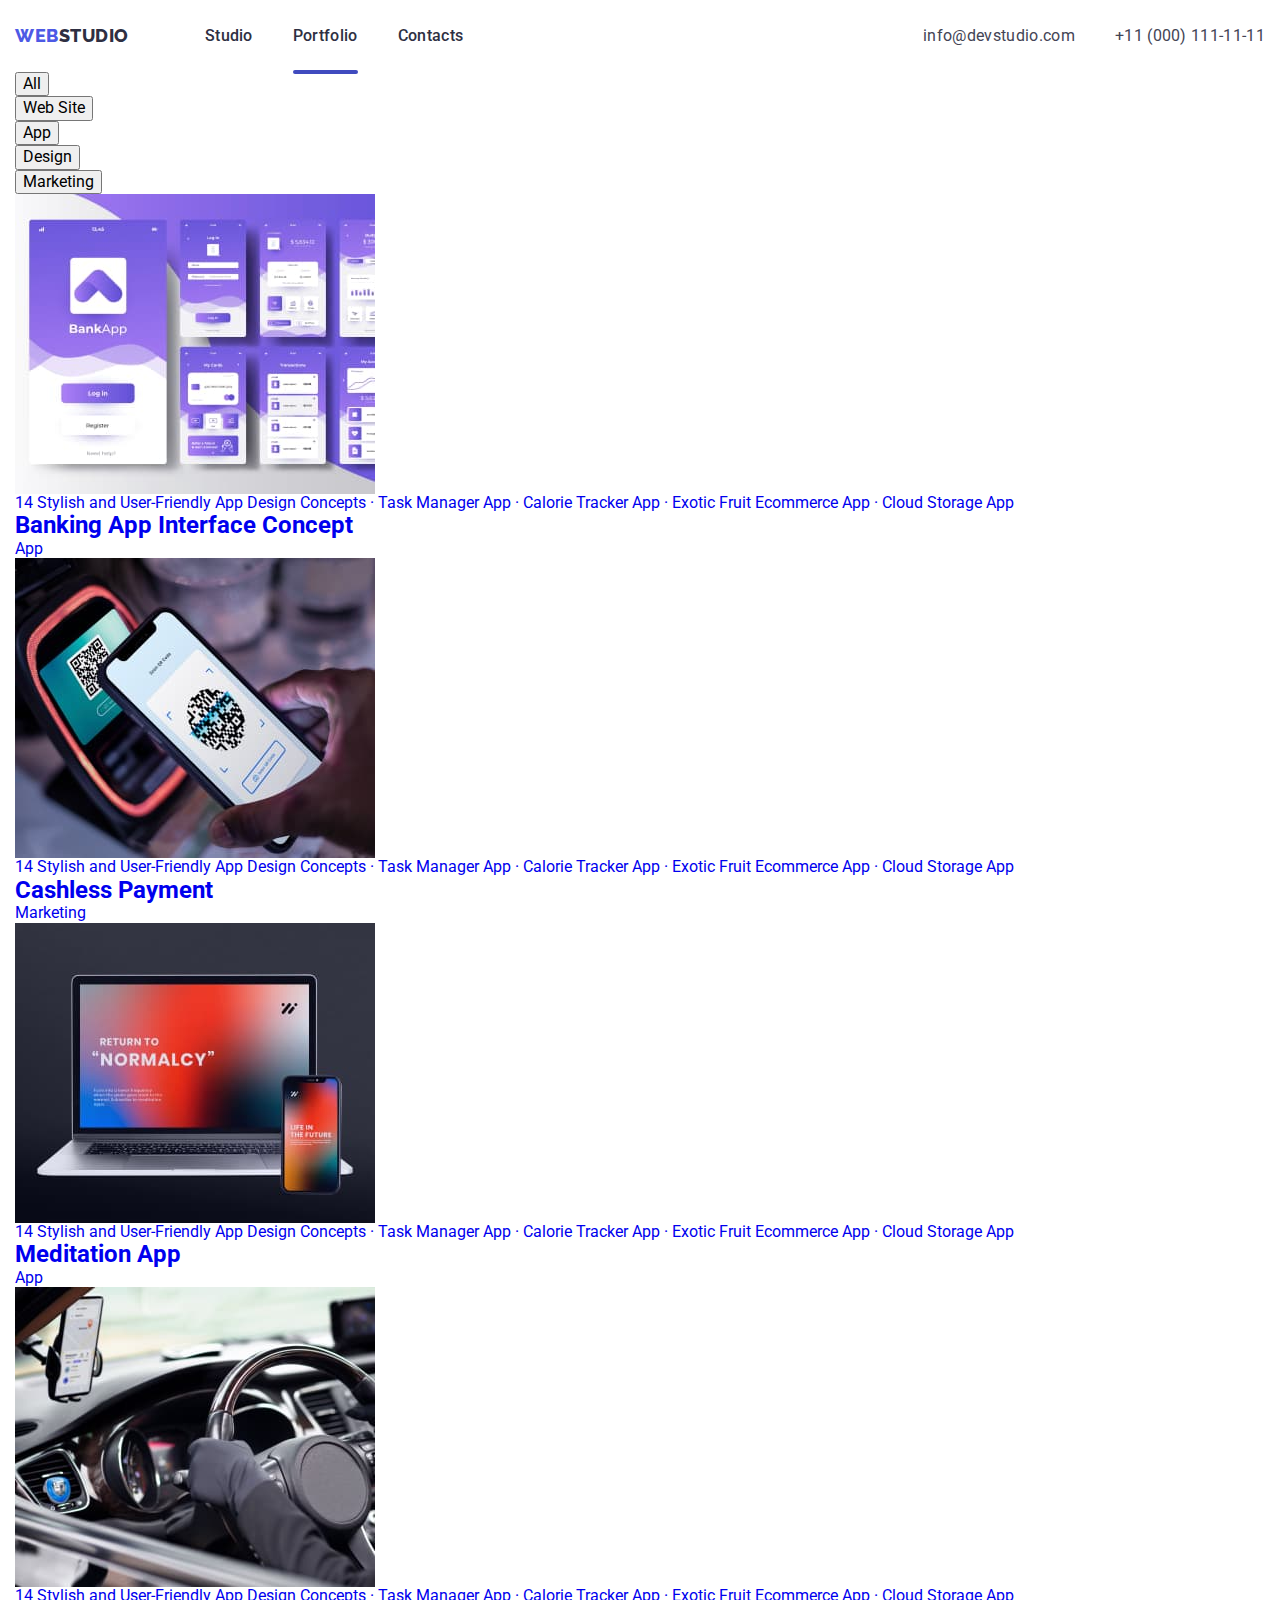
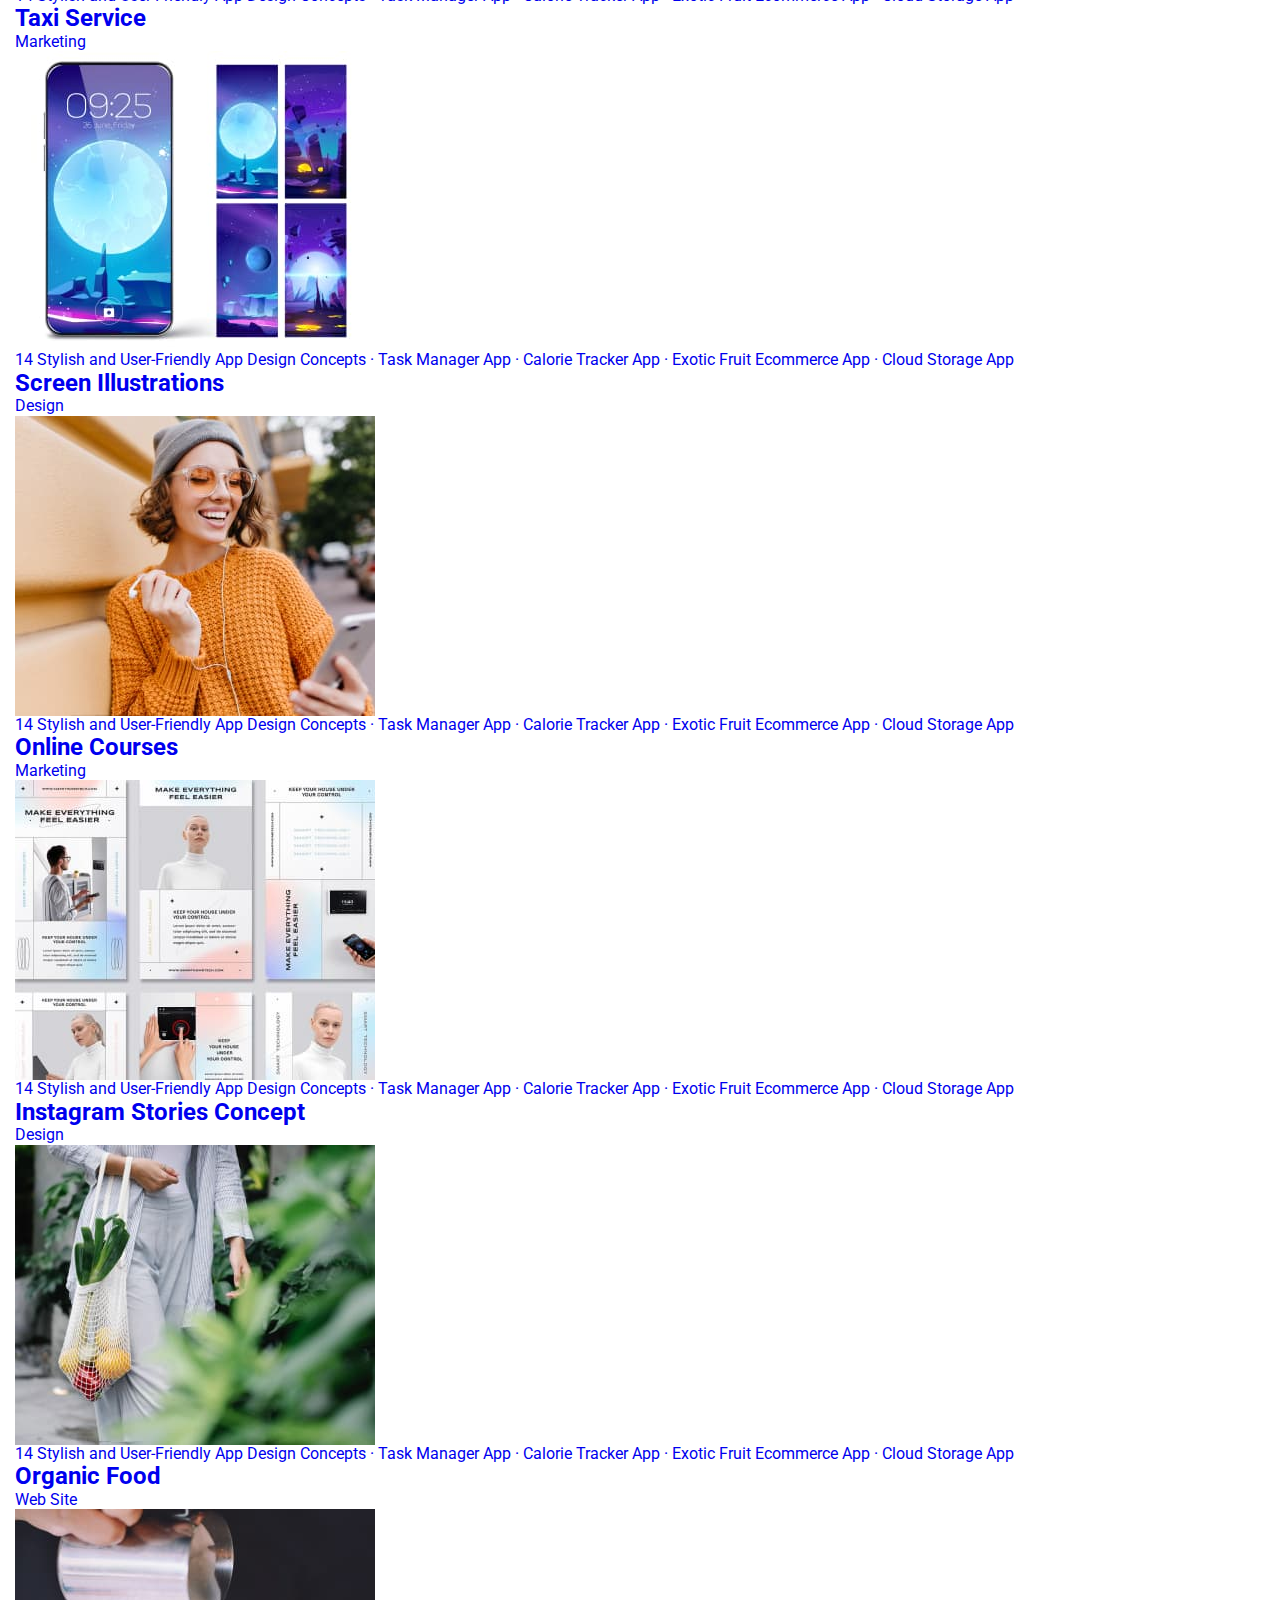
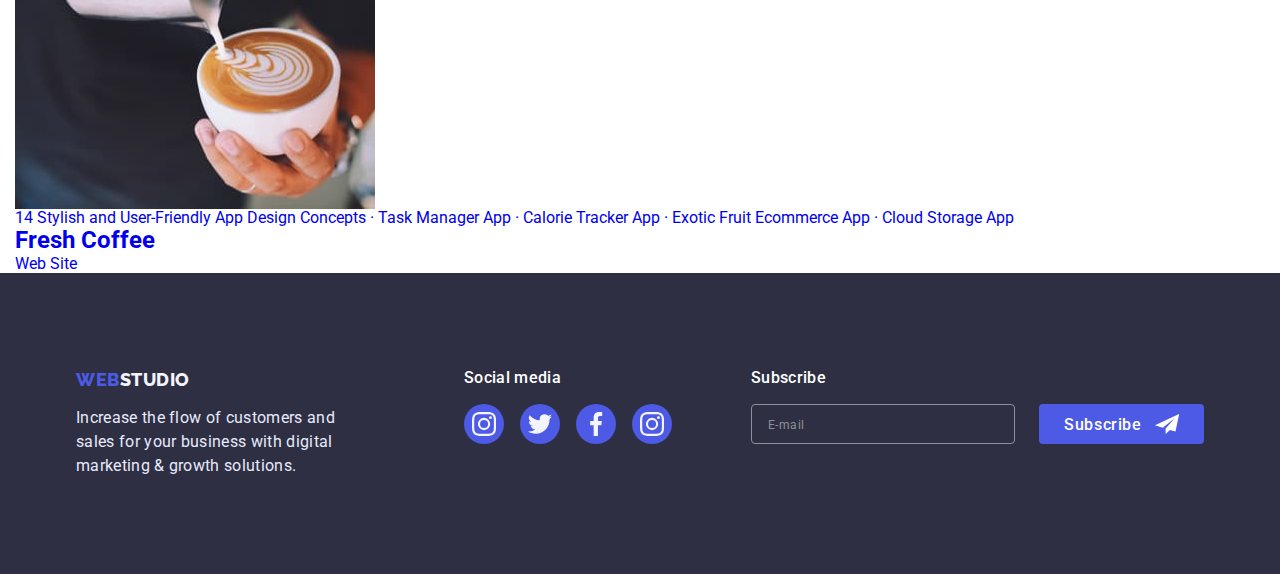
==== commit a719b992: "add links" ====
--- a/portfolio.html
+++ b/portfolio.html
@@ -18,6 +18,7 @@
       rel="stylesheet"
     />
     <link rel="stylesheet" href="./css/styles.css" />
+    <link rel="stylesheet" href="./css/media.css" />
   </head>
 
   <body>
--- a/css/styles.css
+++ b/css/styles.css
@@ -224,7 +224,10 @@
 }
 /*  style for section Team*/
 .team-sect {
+  max-width: 1440px;
   padding: 96px 0;
+  margin-left: auto;
+  margin-right: auto;
   background-color: var(--background-team-color);
 }
 .team-nav {
@@ -353,9 +356,12 @@
 }
 /*  footer*/
 .footer-main {
+  max-width: 1440px;
   padding-top: 96px;
   padding-bottom: 96px;
   background-color: var(--background-footer-color);
+  margin-left: auto;
+  margin-right: auto;
 }
 .footer-wrap {
   margin-left: auto;
--- a/css/media.css
+++ b/css/media.css
@@ -0,0 +1,501 @@
+/* used style for mobile*/
+@media screen and (min-width: 428px) {
+  .container {
+    max-width: 428px;
+
+  }
+}
+@media screen and (max-width: 767px) {
+  .site-nav {
+    display: none;
+  }
+  .address-header {
+    display: none;
+  }
+  .main-header {
+    padding-top: 24px;
+    padding-bottom: 24px;
+  }
+  .mobile-menu-burger {
+    border: none;
+    padding: 0;
+    background: transparent;
+    height: 22px;
+    cursor: pointer;
+  }
+  .mobile-menu-container {
+    position: relative;
+    width: 100%;
+    height: 100%;
+    padding-top: 80px;
+    padding-bottom: 40px;
+    padding-left: 40px;
+    padding-right: 35px;
+
+    display: flex;
+    flex-direction: column;
+    justify-content: space-between;
+  }
+  .mobile-menu-open-icon {
+    stroke: var(--title-text-color);
+  }
+  .mobile-menu {
+    position: fixed;
+    z-index: 999;
+    height: 100%;
+    width: 100%;
+    overflow-y: scroll;
+    top: 0;
+    left: 0;
+
+    background-color: var(--background-work-card);
+    box-shadow: 0px 2px 1px 100vmax rgba(46, 47, 66, 0.08),
+      0px 1px 1px rgba(46, 47, 66, 0.16), 0px 1px 6px rgba(46, 47, 66, 0.08);
+    opacity: 0;
+    visibility: hidden;
+    pointer-events: none;
+    transition: opacity 500ms, visibility 500ms;
+  }
+  .mobile-menu.is-open {
+    opacity: 1;
+    visibility: visible;
+    pointer-events: auto;
+  }
+
+  .mobile-menu-close-btn {
+    width: 24px;
+    height: 24px;
+    border: 1px solid rgba(46, 47, 66, 0.1);
+    border-radius: 50%;
+    background-color: rgba(231, 233, 252, 0.1);
+    position: absolute;
+    display: flex;
+    justify-content: center;
+    align-items: center;
+    padding: 0;
+    top: 23px;
+    right: 19px;
+    cursor: pointer;
+    /*  Set transition values  */
+    transition: background-color 250ms cubic-bezier(0.4, 0, 0.2, 1),
+      color 250ms cubic-bezier(0.4, 0, 0.2, 1);
+  }
+  .mobile-close-icon {
+    fill: var(--background-hero-color);
+  }
+
+  .mobile-close-btn:hover {
+    background-color: var(--social-background-hover);
+    color: var(--modal-close-active);
+  }
+  .mobile-site-nav {
+    display: flex;
+    flex-direction: column;
+    gap: 40px;
+    margin-bottom: auto;
+  }
+  .mobile-site-nav-link {
+    font-weight: 700;
+    font-size: 36px;
+    line-height: 1.11;
+    letter-spacing: 0.02em;
+    text-transform: capitalize;
+    color: var(--title-text-color);
+    transition: color 250ms cubic-bezier(0.4, 0, 0.2, 1);
+  }
+  .mobile-site-nav-link .link:hover,
+  .mobile-site-nav-link .link:focus {
+    color: var(--hover-text-color);
+  }
+
+  .mobile-address-nav {
+    font-style: normal;
+    max-width: 353px;
+  }
+  .mobile-address-nav-item {
+    display: block;
+  }
+  .mobile-tel-nav-link {
+    display: block;
+    font-weight: 700;
+    font-size: calc(
+      min(36px, 25px + (36 - 25) * ((100vw - 320px) / (428 - 320)))
+    );
+    line-height: 1.11;
+    letter-spacing: 0.02em;
+    text-transform: capitalize;
+    color: var(--button-main-color);
+    transition: color 250ms cubic-bezier(0.4, 0, 0.2, 1);
+    margin-bottom: 40px;
+  }
+  .contact-text {
+    color: var(--button-hover-color);
+  }
+
+  .mobile-address-nav-link {
+    display: block;
+    font-weight: 500;
+    font-size: 20px;
+    line-height: 1.2;
+    letter-spacing: 0.02em;
+    color: var(--main-text-color);
+    /* margin-top: 40px; */
+    margin-bottom: 48px;
+  }
+  /* mobile-menu-social */
+  .mobile-menu-social-wrap {
+    width: 100%;
+    /* margin-right: 80px; */
+  }
+  .mobile-menu-social-nav {
+    display: flex;
+    flex-wrap: wrap;
+    max-width: 328px;
+    align-content: center;
+    justify-content: space-between;
+  }
+  .mobile-menu-nav-link {
+    display: flex;
+    justify-content: center;
+    align-items: center;
+    width: 40px;
+    height: 40px;
+    border-radius: 50%;
+    border-color: transparent;
+    background-color: var(--social-background-color);
+    /*  Set transition values  */
+    transition: background-color 250ms cubic-bezier(0.4, 0, 0.2, 1);
+  }
+  .mobile-menu-nav-link:hover,
+  .mobile-menu-nav-link:focus {
+    background-color: var(--social-background-hover);
+  }
+  .social-nav-icon {
+    fill: var(--social-icon-color);
+  }
+  /*  section Team*/
+  .team-nav {
+    flex-direction: column;
+    align-items: center;
+    gap: 72px;
+  }
+}
+
+@media screen and (min-device-pixel-ratio: 2) and (max-width: 767px),
+  screen and (min-resolution: 192dpi) and (max-width: 767px),
+  screen and (min-resolution: 2dppx) and (max-width: 767px) {
+  .hero-section {
+    background-image: linear-gradient(
+        rgba(46, 47, 66, 0.7),
+        rgba(46, 47, 66, 0.7)
+      ),
+      url(../images/people-office-mob@2x.jpg);
+  }
+}
+/* used style for tablet*/
+@media screen and (min-width: 768px) {
+  .container {
+    max-width: 768px;
+  }
+  .mobile-menu {
+    display: none;
+  }
+  .mobile-menu-burger {
+    display: none;
+  }
+
+  .menu-nav {
+    display: flex;
+    align-items: center;
+  }
+
+  /* nav in header*/
+  .site-nav {
+    display: flex;
+    margin-left: 120px;
+  }
+  .site-nav-item {
+    margin-right: 40px;
+  }
+  .site-nav .site-nav-item:last-child {
+    margin-right: 0;
+  }
+
+  .site-nav-link {
+    display: block;
+    padding-top: 24px;
+    padding-bottom: 24px;
+
+    font-weight: 500;
+    font-size: 16px;
+    line-height: 1.5;
+    letter-spacing: 0.02em;
+    color: var(--title-text-color);
+    transition: color 250ms cubic-bezier(0.4, 0, 0.2, 1);
+  }
+  .site-nav .link:hover,
+  .site-nav .link:focus {
+    color: var(--hover-text-color);
+  }
+  .line-nav {
+    position: relative;
+  }
+  .line-nav::after {
+    content: '';
+    position: absolute;
+    width: 100%;
+    height: 4px;
+    left: 0px;
+
+    background: var(--button-hover-color);
+    border-radius: 2px;
+    bottom: -2px;
+  }
+  /* nav address in header*/
+  .address-header {
+    font-style: normal;
+    margin-left: auto;
+    margin-right: 0;
+  }
+  .address-nav-link {
+    font-weight: 400;
+    font-size: 12px;
+    line-height: 1.17;
+    letter-spacing: 0.04em;
+    color: var(--main-text-color);
+    transition: color 250ms cubic-bezier(0.4, 0, 0.2, 1);
+  }
+  .address-nav {
+    display: block;
+  }
+  .address-nav-item:first-child {
+    margin-bottom: 12px;
+  }
+
+  .address-nav .link:hover,
+  .address-nav .link:focus {
+    color: var(--hover-text-color);
+  }
+  /* style Hero section+button */
+  .hero-section {
+    background-image: linear-gradient(
+        rgba(46, 47, 66, 0.7),
+        rgba(46, 47, 66, 0.7)
+      ),
+      url(../images/people-office-tab.jpg);
+    max-width: 1199px;
+  }
+  .hero-text {
+    margin-bottom: 36px;
+    max-width: 496px;
+    font-size: 56px;
+    line-height: 1.07;
+  }
+  /* section About Our goal*/
+  .goal-list {
+    display: flex;
+    flex-wrap: wrap;
+    justify-content: space-between;
+    gap: 72px 24px;
+  }
+  .goal-nav {
+    max-width: 356px;
+    margin-bottom: 0;
+  }
+  .goal-nav-item {
+    text-align: left;
+  }
+
+  /*  section Team*/
+  .container-for-tablet {
+    max-width: 552px;
+    padding-left: 0px;
+    padding-right: 0px;
+    margin-left: auto;
+    margin-right: auto;
+  }
+  .team-nav {
+    flex-wrap: wrap;
+    justify-content: center;
+    gap: 64px 24px;
+  }
+  /* Customers*/
+
+  .customers-list {
+    gap: 72px 24px;
+  }
+  .customers-link-icon {
+    width: 168px;
+  }
+
+  /* footer+subscribe-form */
+  .footer-wrap {
+    display: flex;
+    flex-wrap: wrap;
+    gap: 72px 24px;
+    padding-left: 108px;
+    /* margin-left: 108px; */
+  }
+  
+  .footer-text-first {
+    display: inline-block;
+    padding-top: 0px;
+    margin-left: 0px;
+    text-align: left;
+  }
+  .footer-logo-wrap {
+    width: 268px;
+    margin: 0;
+  }
+  .footer-social-wrap {
+    margin: 0;
+  }
+  /* subscribe-form */
+  .subscribe-form-wrap {
+    display: block;
+  }
+  .subscribe-form-wrapper {
+
+  }
+  .footer-social {
+    text-align: left;
+  }
+  .subscribe-title-text {
+    text-align: start;
+  }
+  .subscribe-footer-input {
+    max-width: 264px;
+    margin-left: 0;
+    margin-right: 0;
+  }
+  .subscribe-btn {
+    margin-left: 24px;
+  }
+  .modal {
+    max-width: none;
+    width: 408px;
+  }
+}
+@media screen and (min-device-pixel-ratio: 2) and (min-width: 768px),
+  screen and (min-resolution: 192dpi) and (min-width: 768px),
+  screen and (min-resolution: 2dppx) and (min-width: 768px) {
+  .hero-section {
+    background-image: linear-gradient(
+        rgba(46, 47, 66, 0.7),
+        rgba(46, 47, 66, 0.7)
+      ),
+      url(../images/people-office-tab@2x.jpg);
+  }
+}
+/* used style for desktop*/
+@media screen and (min-width: 1158px) {
+  .container {
+    max-width: 1440px;
+  }
+  .site-nav {
+    margin-left: 76px;
+  }
+  .address-header {
+    display: flex;
+  }
+  .address-nav {
+    display: flex;
+  }
+  .address-nav-item:first-child {
+    margin-bottom: 0;
+    margin-right: 40px;
+  }
+  .address-nav-link {
+    font-size: 16px;
+    line-height: 1.5;
+    letter-spacing: 0.02em;
+  }
+  /* style Hero section+button */
+  .hero-section {
+    padding-top: 190px;
+    padding-bottom: 190px;
+    background-image: linear-gradient(
+        rgba(46, 47, 66, 0.7),
+        rgba(46, 47, 66, 0.7)
+      ),
+      url(../images/peopleofficeopt.jpg);
+    max-width: 1440px;
+  }
+  .hero-text {
+    margin-bottom: 64px;
+  }
+  /* section About Our goal*/
+
+  .goal-main {
+    padding: 120px 0;
+  }
+  .goal-list {
+    flex-wrap: nowrap;
+    justify-content: flex-start;
+    gap: 24px;
+  }
+  .goal-nav {
+    flex-basis: calc((100%-72px) / 4);
+  }
+  .goal-icon {
+    display: flex;
+    justify-content: center;
+    align-items: center;
+    height: 112px;
+    margin-bottom: 8px;
+    background: var(--background-button-color);
+    border-radius: 4%;
+  }
+  .goal-nav-item {
+    font-weight: 500;
+    font-size: 20px;
+    line-height: 1.2;
+  }
+  .goal-nav-text {
+    margin: 0;
+    font-weight: 400;
+  }
+  /* footer+subscribe-form */
+  .footer-wrap {
+    display: flex;
+    justify-content: center;
+    gap: 0;
+    padding-left: 15px;
+  }
+  .subscribe-form {
+    width: 453px;
+    margin-right: 0;
+    margin-left: 79px;
+  }
+  .subscribe-form-wrap {
+    display: flex;
+    flex-direction: row;
+    gap: 24px;
+}
+  .subscribe-btn {
+    margin-left: 0;
+}
+  .footer-logo-wrap {
+    margin-right: 120px;
+  }
+}
+@media screen and (max-width: 1199px) {
+  .doing-main {
+    display: none;
+  }
+  .goal-icon {
+    display: none;
+  }
+}
+
+@media screen and (min-device-pixel-ratio: 2) and (min-width: 1440px),
+  screen and (min-resolution: 192dpi) and (min-width: 1440px),
+  screen and (min-resolution: 2dppx) and (min-width: 14400px) {
+  .hero-section {
+    background-image: linear-gradient(
+        rgba(46, 47, 66, 0.7),
+        rgba(46, 47, 66, 0.7)
+      ),
+      url(../images/peopleofficeopt@2x.jpg);
+  }
+}
